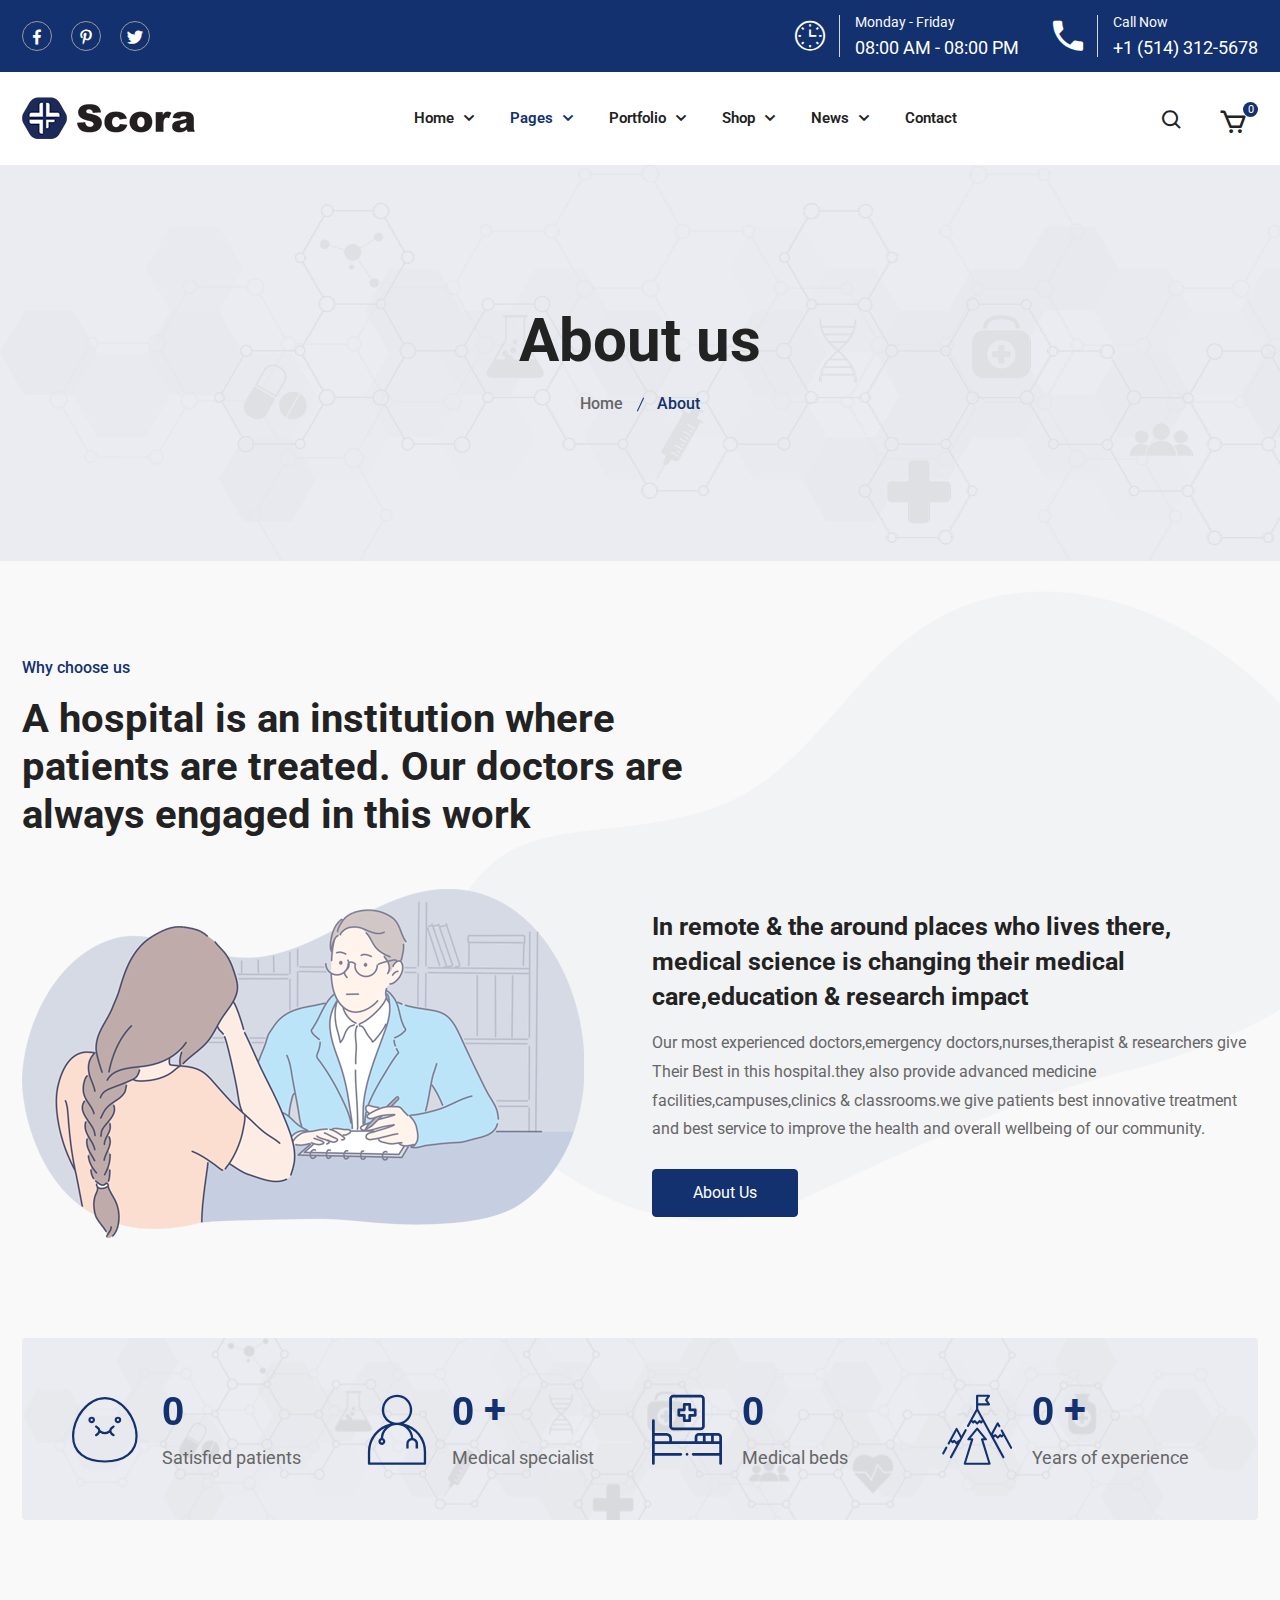
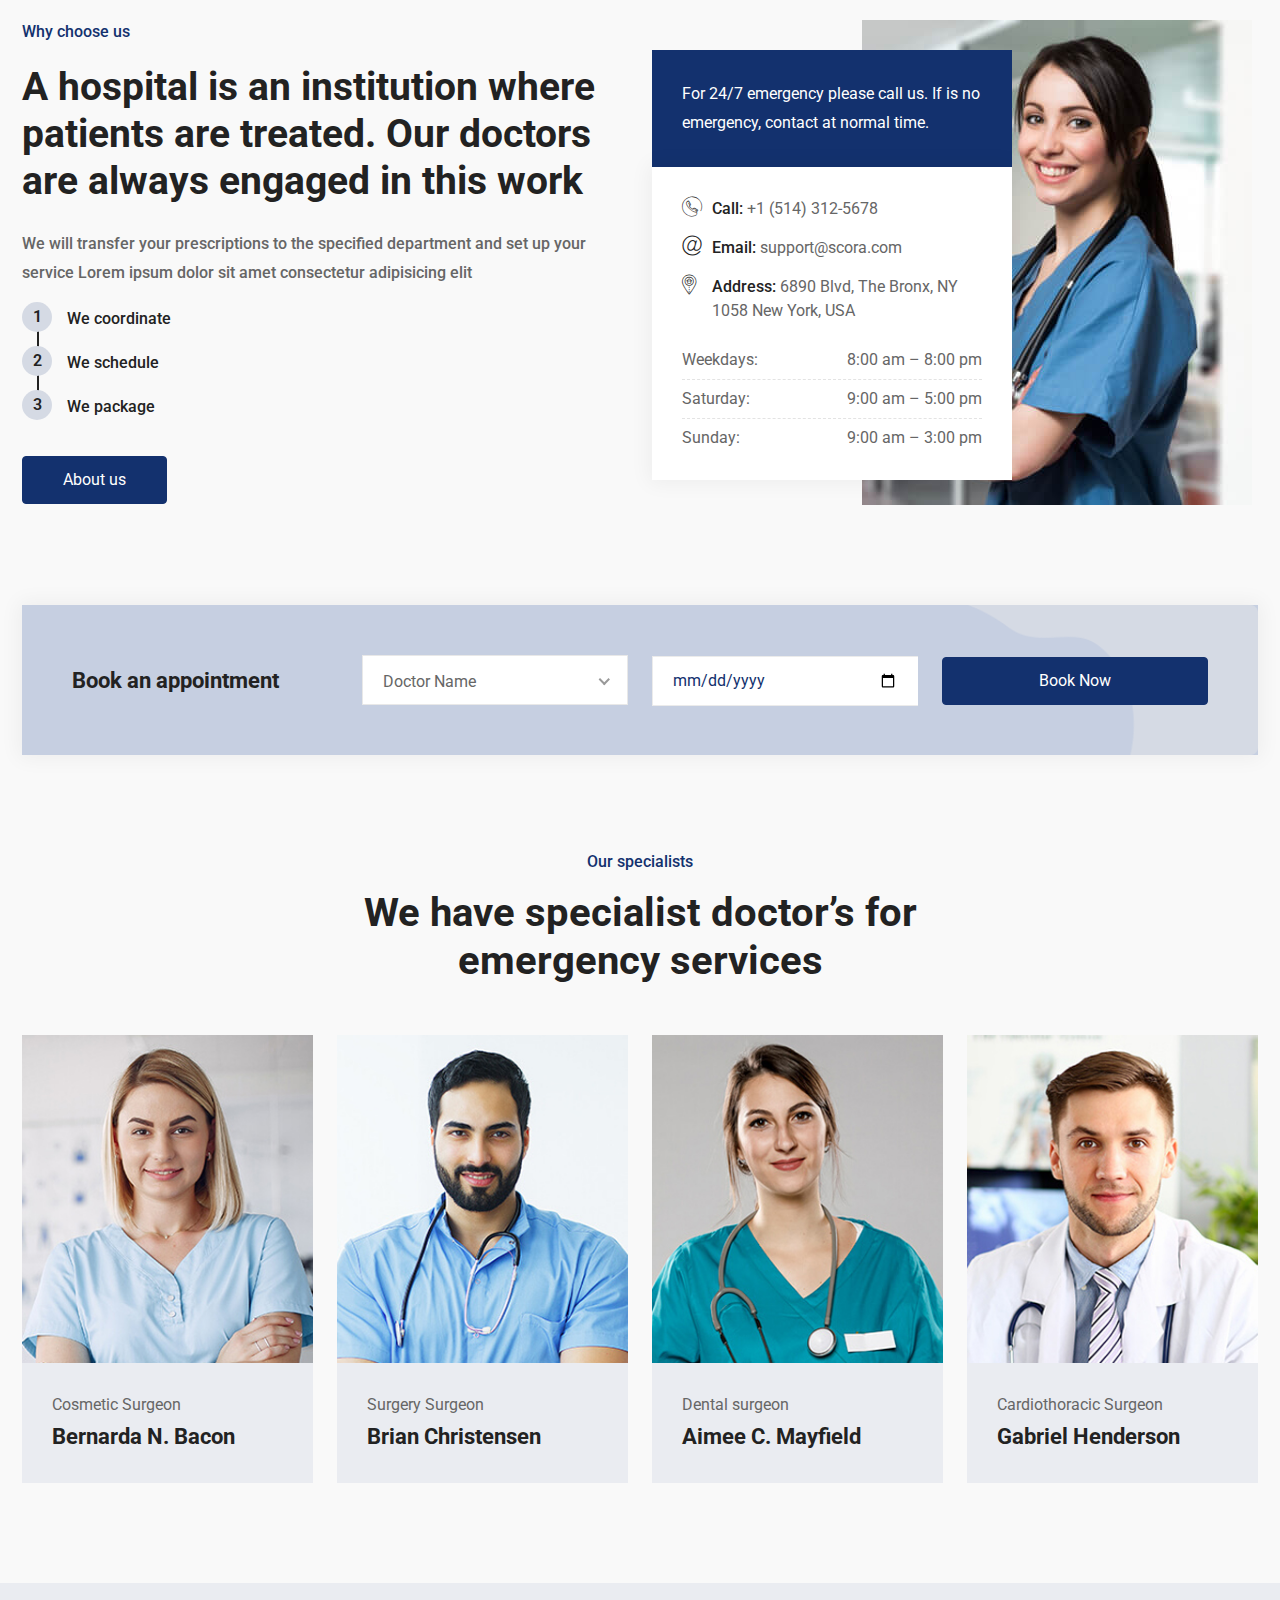
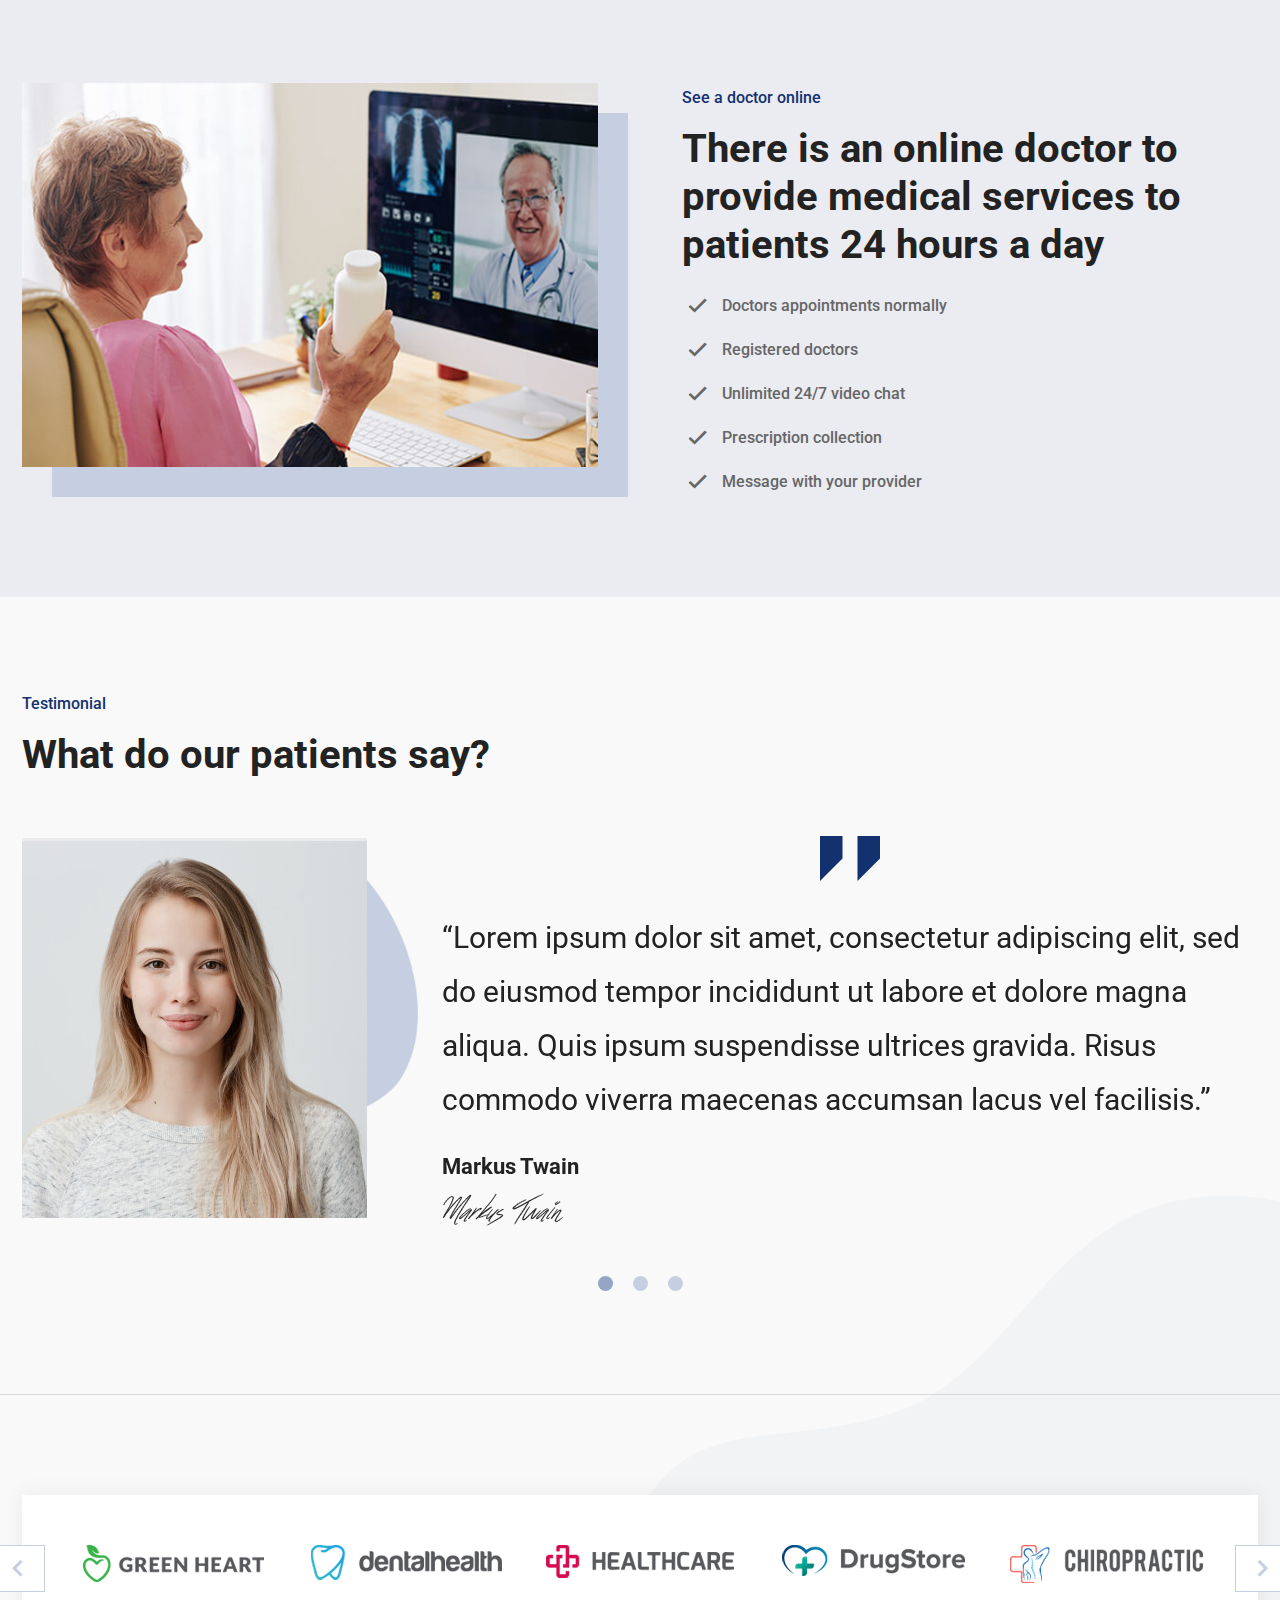
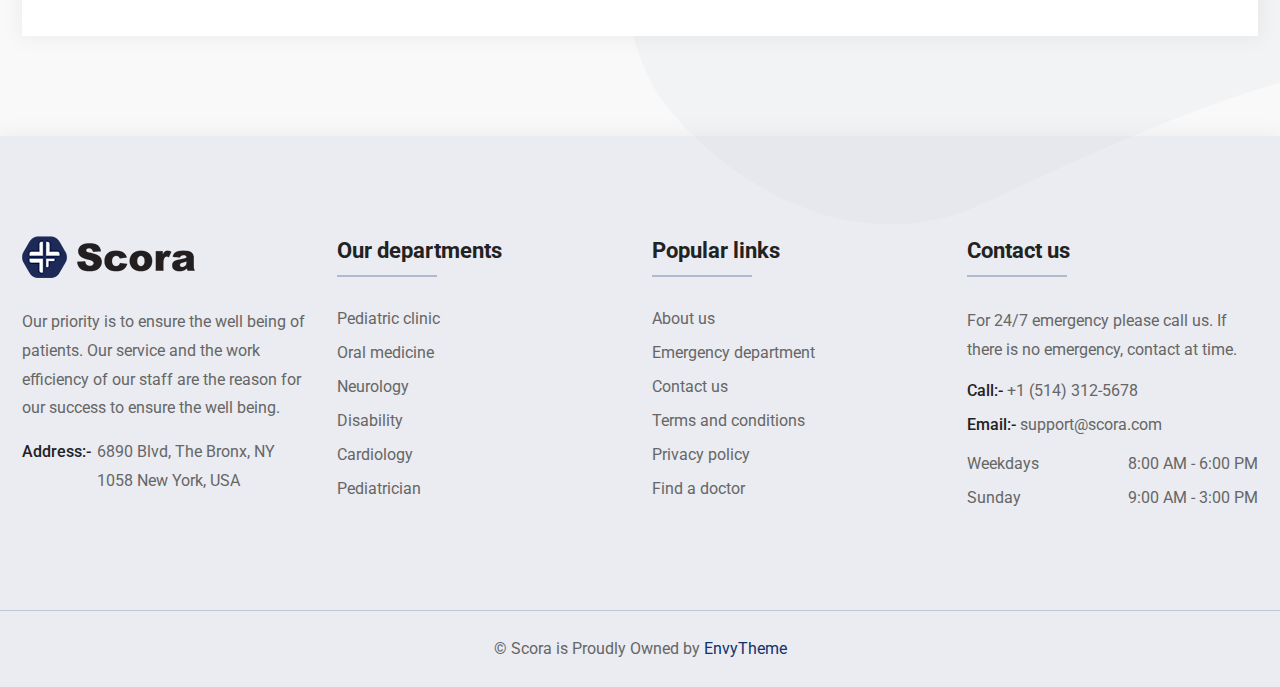
==== about.html @ 7deb9114 "home" ====
<!DOCTYPE html><html lang="zxx"><head>
		<!-- Required meta tags -->
		<meta charset="utf-8">
		<meta name="viewport" content="width=device-width, initial-scale=1, shrink-to-fit=no">

		<!-- Bootstrap Min CSS --> 
		<link rel="stylesheet" href="css/bootstrap.min.css">
		<!-- Owl Theme Default Min CSS --> 
		<link rel="stylesheet" href="css/owl.theme.default.min.css">
		<!-- Owl Carousel Min CSS --> 
		<link rel="stylesheet" href="css/owl.carousel.min.css">
		<!-- scrollCue Min CSS --> 
		<link rel="stylesheet" href="css/scrollCue.css">
		<!-- Boxicons Min CSS --> 
		<link rel="stylesheet" href="css/boxicons.min.css"> 
		<!-- Flaticon CSS --> 
		<link rel="stylesheet" href="css/flaticon.css">
		<!-- Meanmenu Min CSS -->
		<link rel="stylesheet" href="css/meanmenu.min.css">
		<!-- Nice Select Min CSS -->
		<link rel="stylesheet" href="css/nice-select.min.css">
		<!-- Odometer Min CSS-->
		<link rel="stylesheet" href="css/odometer.min.css">
		<!-- Style CSS -->
		<link rel="stylesheet" href="css/style.css">
		<!-- Responsive CSS -->
		<link rel="stylesheet" href="css/responsive.css">
		
		<!-- Favicon -->
		<link rel="icon" type="image/png" href="images/favicon.png">

		<!-- Title -->
		<title>Scora - Doctor &amp; Medical HTML Template</title>
    </head>
    <body>
		<!-- Start Preloader Area -->
		<div class="preloader">
            <div class="loader">
                <div class="loader-outter"></div>
                <div class="loader-inner"></div>

                <div class="indicator"> 
                    <svg width="16px" height="12px">
                        <polyline id="back" points="1 6 4 6 6 11 10 1 12 6 15 6"></polyline>
                        <polyline id="front" points="1 6 4 6 6 11 10 1 12 6 15 6"></polyline>
                    </svg>
                </div>
            </div>
        </div>
		<!-- End Preloader Area -->
		
		<!-- Start Header Area -->
		<header class="header-area header-area-two">
			<!-- Start Top Header -->
			<div class="top-header top-header-two">
				<div class="container">
					<div class="row align-items-center">
						<div class="col-lg-3 col-sm-4">
							<ul class="header-left-content">
								<li>
									<a href="https://facebook.com/" target="_blank">
										<i class="bx bxl-facebook"></i>
									</a>
								</li>
								<li>
									<a href="https://pinterest.com/" target="_blank">
										<i class="bx bxl-pinterest-alt"></i>
									</a>
								</li>
								<li>
									<a href="https://twitter.com/" target="_blank">
										<i class="bx bxl-twitter"></i>
									</a>
								</li>
							</ul>
						</div>

						<div class="col-lg-9 col-sm-8">
							<ul class="header-right-content">
								<li>
									<i class="flaticon-clock"></i>
									Monday - Friday
									<span>08:00 AM - 08:00 PM</span>
								</li>
								<li>
									<i class="flaticon-call"></i>
									Call Now
									<a href="tel:+1-(514)-312-5678">+1 (514) 312-5678</a>
								</li>
							</ul>
						</div>
					</div>
				</div>
			</div>
			<!-- Start Top Header -->
			
			<!-- Start Nav Area -->
			<div class="navbar-area">
				<div class="mobile-nav">
					<div class="container">
						<a href="index.html" class="logo">
							<img src="images/logo.png" alt="Logo">
						</a>
					</div>
				</div>

				<div class="main-nav">
					<div class="container">
						<nav class="navbar navbar-expand-md">
							<a class="navbar-brand" href="index.html">
								<img src="images/logo.png" alt="Logo">
							</a>
							
							<div class="collapse navbar-collapse mean-menu">
								<ul class="navbar-nav m-auto">
									<li class="nav-item">
										<a href="#" class="nav-link">
											Home
											<i class="bx bx-chevron-down"></i>
										</a>

										<ul class="dropdown-menu">
											<li class="nav-item">
												<a href="index.html" class="nav-link">Home One</a>
											</li>
											<li class="nav-item">
												<a href="index-2.html" class="nav-link">Home Two</a>
											</li>
											<li class="nav-item">
												<a href="index-3.html" class="nav-link">Home Three</a>
											</li>
										</ul>
									</li>

									<li class="nav-item">
										<a href="#" class="nav-link active">
											Pages
											<i class="bx bx-chevron-down"></i>
										</a>

										<ul class="dropdown-menu">
											<li class="nav-item">
												<a href="about.html" class="nav-link active">About</a>
											</li>

											<li class="nav-item">
												<a href="#" class="nav-link">
													Doctors
													<i class="bx bx-chevron-right"></i>
												</a>

												<ul class="dropdown-menu">
													<li class="nav-item">
														<a href="doctors.html" class="nav-link">Doctors</a>
													</li>
													<li class="nav-item">
														<a href="doctor-details.html" class="nav-link">Doctor Details</a>
													</li>
												</ul>
											</li>

											<li class="nav-item">
												<a href="appointment.html" class="nav-link">Appointment</a>
											</li>

											<li class="nav-item">
												<a href="#" class="nav-link">
													Services
													<i class="bx bx-chevron-right"></i>
												</a>
		
												<ul class="dropdown-menu">
													<li class="nav-item">
														<a href="services-style-one.html" class="nav-link">Services Style One</a>
													</li>
													<li class="nav-item">
														<a href="services-style-two.html" class="nav-link">Services Style Two</a>
													</li>
													<li class="nav-item">
														<a href="services-style-three.html" class="nav-link">Services Style Three</a>
													</li>
													<li class="nav-item">
														<a href="services-details.html" class="nav-link">Service Details</a>
													</li>
												</ul>
											</li>

											<li class="nav-item">
												<a href="testimonials.html" class="nav-link">Testimonials</a>
											</li>

											<li class="nav-item">
												<a href="#" class="nav-link">
													Departments
													<i class="bx bx-chevron-right"></i>
												</a>

												<ul class="dropdown-menu">
													<li class="nav-item">
														<a href="departments.html" class="nav-link">Departments</a>
													</li>
													<li class="nav-item">
														<a href="department-details.html" class="nav-link">Department Details</a>
													</li>
												</ul>
											</li>
											
											<li class="nav-item">
												<a href="pricing.html" class="nav-link">Pricing</a>
											</li>

											<li class="nav-item">
												<a href="#" class="nav-link">
													User
													<i class="bx bx-chevron-right"></i>
												</a>

												<ul class="dropdown-menu">
													<li class="nav-item">
														<a href="my-account.html" class="nav-link">My Account</a>
													</li>
													<li class="nav-item">
														<a href="log-in.html" class="nav-link">Log In</a>
													</li>
													<li class="nav-item">
														<a href="registration.html" class="nav-link">Registration</a>
													</li>
													<li class="nav-item">
														<a href="recover-password.html" class="nav-link">Recover Password</a>
													</li>
												</ul>
											</li>

											<li class="nav-item">
												<a href="faq.html" class="nav-link">FAQ</a>
											</li>
											<li class="nav-item">
												<a href="privacy-policy.html" class="nav-link">Privacy Policy</a>
											</li>
											<li class="nav-item">
												<a href="terms-conditions.html" class="nav-link">Terms &amp; Conditions</a>
											</li>
											<li class="nav-item">
												<a href="coming-soon.html" class="nav-link">Coming Soon</a>
											</li>
											<li class="nav-item">
												<a href="404.html" class="nav-link">404 Error Page</a>
											</li>
										</ul>
									</li>

									<li class="nav-item">
										<a href="#" class="nav-link">
											Portfolio
											<i class="bx bx-chevron-down"></i>
										</a>

										<ul class="dropdown-menu">
											<li class="nav-item">
												<a href="portfolio-column-two.html" class="nav-link">Portfolio Column Two</a>
											</li>
											<li class="nav-item">
												<a href="portfolio-column-three.html" class="nav-link">Portfolio Column Three</a>
											</li>
											<li class="nav-item">
												<a href="portfolio-column-four.html" class="nav-link">Portfolio Column Four</a>
											</li>
											<li class="nav-item">
												<a href="portfolio-filter.html" class="nav-link">Portfolio Filter</a>
											</li>
											<li class="nav-item">
												<a href="portfolio-details.html" class="nav-link">Portfolio Details</a>
											</li>
										</ul>
									</li>

									<li class="nav-item">
										<a href="#" class="nav-link">
											Shop
											<i class="bx bx-chevron-down"></i>
										</a>

										<ul class="dropdown-menu">
											<li class="nav-item">
												<a href="products.html" class="nav-link">Products</a>
											</li>
											<li class="nav-item">
												<a href="shopping-cart.html" class="nav-link">Shopping Cart</a>
											</li>
											<li class="nav-item">
												<a href="checkout.html" class="nav-link">Checkout</a>
											</li>
											<li class="nav-item">
												<a href="single-product.html" class="nav-link">Single Product</a>
											</li>
											<li class="nav-item">
												<a href="wishlist.html" class="nav-link">Wishlist</a>
											</li>
										</ul>
									</li>

									<li class="nav-item">
										<a href="#" class="nav-link">
											News
											<i class="bx bx-chevron-down"></i>
										</a>

										<ul class="dropdown-menu">
											<li class="nav-item">
												<a href="blog-column-one.html" class="nav-link">Blog Column One</a>
											</li>
											<li class="nav-item">
												<a href="blog-column-two.html" class="nav-link">Blog Column Two</a>
											</li>
											<li class="nav-item">
												<a href="blog-column-three.html" class="nav-link">Blog Column Three</a>
											</li>
											<li class="nav-item">
												<a href="blog-left-sidebar.html" class="nav-link">Blog Left Sidebar</a>
											</li>
											<li class="nav-item">
												<a href="blog-details.html" class="nav-link">Blog Details</a>
											</li>
										</ul>
									</li>

									<li class="nav-item">
										<a href="contact.html" class="nav-link">Contact</a>
									</li>
								</ul>
								
								<div class="others-option">
									<div class="option-item">
										<i class="search-btn bx bx-search"></i>
										<i class="close-btn bx bx-x"></i>
										
										<div class="search-overlay search-popup">
											<div class="search-box">
												<form class="search-form">
													<input class="search-input" name="search" placeholder="Search" type="text">
	
													<button class="search-button" type="submit"><i class="bx bx-search"></i></button>
												</form>
											</div>
										</div>
									</div>

									<div class="cart-icon">
										<a href="shopping-cart.html">
											<i class="bx bx-cart"></i>
											<span>0</span>
										</a>
									</div>
								</div>
							</div>
						</nav>
					</div>
				</div>
				
				<div class="others-option-for-responsive">
					<div class="container">
						<div class="dot-menu">
							<div class="inner">
								<div class="circle circle-one"></div>
								<div class="circle circle-two"></div>
								<div class="circle circle-three"></div>
							</div>
						</div>
						
						<div class="container">
							<div class="option-inner">
								<div class="others-option justify-content-center d-flex align-items-center">
									<div class="option-item">
										<i class="search-btn bx bx-search"></i>
										<i class="close-btn bx bx-x"></i>
										
										<div class="search-overlay search-popup">
											<div class="search-box">
												<form class="search-form">
													<input class="search-input" name="search" placeholder="Search" type="text">
	
													<button class="search-button" type="submit"><i class="bx bx-search"></i></button>
												</form>
											</div>
										</div>
									</div>

									<div class="cart-icon">
										<a href="shopping-cart.html">
											<i class="bx bx-cart"></i>
											<span>0</span>
										</a>
									</div>
								</div>
							</div>
						</div>
					</div>
				</div>
			</div>
			<!-- End Nav Area -->
		</header>
		<!-- End Header Area -->

		<!-- Start Page Title Area -->
		<div class="page-title-area">
			<div class="container">
				<div class="page-title-content">
					<h2>About us</h2>
					<ul>
						<li>
							<a href="index.html">
								Home 
							</a>
						</li>
						<li class="active">About</li>
					</ul>
				</div>
			</div>
		</div>
		<!-- End Page Title Area -->

		<!-- Start Choose Us Area -->
		<section class="choose-us-area ptb-100">
			<div class="container">
				<div class="section-title">
					<span>Why choose us</span>
					<h2>A hospital is an institution where patients are treated. Our doctors are always engaged in this work</h2>
				</div>

				<div class="row align-items-center">
					<div class="col-lg-6">
						<div class="choose-us-img">
							<img src="images/choose-us-img.png" alt="Image">
						</div>
					</div>

					<div class="col-lg-6">
						<div class="choose-us-content">
							<h3>In remote &amp; the around places who lives there, medical science is changing their medical care,education &amp; research impact</h3>

							<p>Our most experienced doctors,emergency doctors,nurses,therapist &amp; researchers give Their Best in this hospital.they also provide advanced medicine facilities,campuses,clinics &amp; classrooms.we give patients best innovative treatment and best service to improve the health and overall wellbeing of our community.</p>

							<a href="about.html" class="default-btn">
								About Us
							</a>
						</div>
					</div>
				</div>
			</div>

			<div class="choose-us-shape">
				<img src="images/choose-us-shape.png" alt="Image">
			</div>
		</section>
		<!-- End Choose Us Area -->

		<!-- Start Counter Area -->
		<section class="counter-area pb-100">
			<div class="container">
				<div class="counter-bg">
					<div class="row">
						<div class="col-lg-3 col-sm-6">
							<div class="single-counter">
								<i class="flaticon-satisfy"></i>
	
								<h2>
									<span class="odometer" data-count="1688">00</span>
								</h2>
	
								<h3>Satisfied patients</h3>
							</div>
						</div>
	
						<div class="col-lg-3 col-sm-6">
							<div class="single-counter">
								<i class="flaticon-doctor"></i>
	
								<h2>
									<span class="odometer" data-count="100">00</span> 
									<span class="target">+</span>
								</h2>
	
								<h3>Medical specialist</h3>
							</div>
						</div>
	
						<div class="col-lg-3 col-sm-6">
							<div class="single-counter">
								<i class="flaticon-hospital-bed"></i>
	
								<h2>
									<span class="odometer" data-count="347">00</span> 
								</h2>
	
								<h3>Medical beds</h3>
							</div>
						</div>
	
						<div class="col-lg-3 col-sm-6">
							<div class="single-counter">
								<i class="flaticon-experience"></i>
	
								<h2>
									<span class="odometer" data-count="25">00</span> 
									<span class="target">+</span>
								</h2>
	
								<h3>Years of experience</h3>
							</div>
						</div>
					</div>
				</div>
			</div>
		</section>
		<!-- End Counter Area -->

		<!-- Start Choose Us Area -->
		<section class="choose-us-area-two pb-100">
			<div class="container">
				<div class="row align-items-center">
					<div class="col-lg-6">
						<div class="choose-us-content-two">
							<span class="top-title">Why choose us</span>
							<h2>A hospital is an institution where patients are treated. Our doctors are always engaged in this work</h2>
							<p>We will transfer your prescriptions to the specified department and set up your service Lorem ipsum dolor sit amet consectetur adipisicing elit</p>

							<ul>
								<li>
									<span>1</span> 
									We coordinate
								</li>
								<li>
									<span>2</span> 
									We schedule
								</li>
								<li>
									<span>3</span> 
									We package
								</li>
							</ul>

							<a href="about.html" class="default-btn">
								About us
							</a>
						</div>
					</div>

					<div class="col-lg-6">
						<div class="choose-us-img-two">
							<img src="images/choose-us-img-2.jpg" alt="Image">

							<div class="address-and-week">
								<p>For 24/7 emergency please call us. If is no emergency, contact at normal time.</p>
							
								<div class="address-week">
									<ul class="address">
										<li>
											<i class="flaticon-telephone-1"></i>
											<span>Call:</span>
											<a href="tel:+1-(514)-312-5678">+1 (514) 312-5678</a>
										</li>
										<li>
											<i class="flaticon-arroba"></i>
											<span>Email:</span>
											<a href="/cdn-cgi/l/email-protection#483b3d3838273a3c083b2b273a29662b2725"><span class="__cf_email__" data-cfemail="8af9fffafae5f8fecaf9e9e5f8eba4e9e5e7">[email�&nbsp;protected]</span></a>
										</li>
										<li>
											<i class="flaticon-address-1"></i>
											<span>Address:</span>
											6890 Blvd, The Bronx, NY 1058 New York, USA
										</li>
									</ul>

									<ul class="week">
										<li>
											Weekdays:
											<span>8:00 am – 8:00 pm</span>
										</li>
										<li>
											Saturday:
											<span>9:00 am – 5:00 pm</span>
										</li>
										<li>
											Sunday:
											<span>9:00 am – 3:00 pm</span>
										</li>
									</ul>
								</div>
							</div>
						</div>
					</div>
				</div>
			</div>
		</section>
		<!-- End Choose Us Area -->

		<!-- Start Appointment Area -->
		<section class="appointment-area">
			<div class="container">
				<div class="appointment-here-form">
					<form>
						<div class="row align-items-center">
							<div class="col-lg-3 col-sm-6">
								<h3>Book an appointment</h3>
							</div>

							<div class="col-lg-3 col-sm-6">
								<div class="form-group">
									<select>
										<option value="">Doctor Name</option>
										<option value="">Dr.Juhon Dew</option>
										<option value="">Dr.Jon Smith Care</option>
										<option value="">Dr.Ana</option>
										<option value="">Dr.Kilva</option>
										<option value="">Dr.Zilka Smith</option>
										<option value="">Dr.Jilva Dew</option>
									</select>
								</div>
							</div>

							<div class="col-lg-3 col-sm-6">
								<div class="form-group">
									<input type="date" class="form-control">
								</div>
							</div>
							
							<div class="col-lg-3 col-sm-6">
								<button type="submit" class="default-btn">Book Now</button>
							</div>
						</div>
					</form>
				</div>
			</div>
		</section>
		<!-- End Appointment Area -->

		<!-- Start Doctors Area -->
		<section class="doctors-area pt-100 pb-70">
			<div class="container">
				<div class="section-title">
					<span>Our specialists</span>
					<h2>We have specialist doctor’s for emergency services</h2>
				</div>

				<div class="row">
					<div class="col-lg-3 col-sm-6">
						<div class="single-doctors">
							<div class="doctors-img">
								<img src="images/doctors-1.jpg" alt="Image">
	
								<ul>
									<li>
										<a href="https://facebook.com/" target="_blank">
											<i class="bx bxl-facebook"></i>
										</a>
									</li>
									<li>
										<a href="https://pinterest.com/" target="_blank">
											<i class="bx bxl-pinterest-alt"></i>
										</a>
									</li>
									<li>
										<a href="https://twitter.com/" target="_blank">
											<i class="bx bxl-twitter"></i>
										</a>
									</li>
								</ul>
							</div>
							
							<div class="doctors-content">
								<span>Cosmetic Surgeon</span>
								<h3>Bernarda N. Bacon</h3>
							</div>
						</div>
					</div>

					<div class="col-lg-3 col-sm-6">
						<div class="single-doctors">
							<div class="doctors-img">
								<img src="images/doctors-2.jpg" alt="Image">
	
								<ul>
									<li>
										<a href="https://facebook.com/" target="_blank">
											<i class="bx bxl-facebook"></i>
										</a>
									</li>
									<li>
										<a href="https://pinterest.com/" target="_blank">
											<i class="bx bxl-pinterest-alt"></i>
										</a>
									</li>
									<li>
										<a href="https://twitter.com/" target="_blank">
											<i class="bx bxl-twitter"></i>
										</a>
									</li>
								</ul>
							</div>
							
							<div class="doctors-content">
								<span>Surgery Surgeon</span>
								<h3>Brian Christensen</h3>
							</div>
						</div>
					</div>

					<div class="col-lg-3 col-sm-6">
						<div class="single-doctors">
							<div class="doctors-img">
								<img src="images/doctors-3.jpg" alt="Image">
	
								<ul>
									<li>
										<a href="https://facebook.com/" target="_blank">
											<i class="bx bxl-facebook"></i>
										</a>
									</li>
									<li>
										<a href="https://pinterest.com/" target="_blank">
											<i class="bx bxl-pinterest-alt"></i>
										</a>
									</li>
									<li>
										<a href="https://twitter.com/" target="_blank">
											<i class="bx bxl-twitter"></i>
										</a>
									</li>
								</ul>
							</div>
							
							<div class="doctors-content">
								<span>Dental surgeon</span>
								<h3>Aimee C. Mayfield</h3>
							</div>
						</div>
					</div>

					<div class="col-lg-3 col-sm-6">
						<div class="single-doctors">
							<div class="doctors-img">
								<img src="images/doctors-4.jpg" alt="Image">
	
								<ul>
									<li>
										<a href="https://facebook.com/" target="_blank">
											<i class="bx bxl-facebook"></i>
										</a>
									</li>
									<li>
										<a href="https://pinterest.com/" target="_blank">
											<i class="bx bxl-pinterest-alt"></i>
										</a>
									</li>
									<li>
										<a href="https://twitter.com/" target="_blank">
											<i class="bx bxl-twitter"></i>
										</a>
									</li>
								</ul>
							</div>
							
							<div class="doctors-content">
								<span>Cardiothoracic Surgeon</span>
								<h3>Gabriel Henderson</h3>
							</div>
						</div>
					</div>
				</div>
			</div>
		</section>
		<!-- End Doctors Area -->

		<!-- Start Online Treatment Area -->
		<section class="online-treatment-area ptb-100">
			<div class="container">
				<div class="row align-items-center">
					<div class="col-lg-6">
						<div class="online-treatment-img">
							<img src="images/online-treatment-img.jpg" alt="Image">
						</div>
					</div>

					<div class="col-lg-6">
						<div class="online-treatment-content">
							<span>See a doctor online</span>
							<h2>There is an online doctor to provide medical services to patients 24 hours a day</h2>
							<ul>
								<li>
									<i class="bx bx-check"></i>
									Doctors appointments normally
								</li>

								<li>
									<i class="bx bx-check"></i>
									Registered doctors
								</li>

								<li>
									<i class="bx bx-check"></i>
									Unlimited 24/7 video chat
								</li>

								<li>
									<i class="bx bx-check"></i>
									Prescription collection
								</li>

								<li>
									<i class="bx bx-check"></i>
									Message with your provider
								</li>
							</ul>
						</div>
					</div>
				</div>
			</div>
		</section>
		<!-- End Online Treatment Area -->

		<!-- Start Testimonial Area -->
		<section class="testimonial-area ptb-100">
			<div class="container">
				<div class="section-title text-align-left">
					<span>Testimonial</span>
					<h2>What do our patients say?</h2>
				</div>

				<div class="testimonial-slider owl-theme owl-carousel">
					<div class="row align-items-center">
						<div class="col-lg-4">
							<div class="testimonial-img">
								<img src="images/testimonial-1.jpg" alt="Image">
	
								<div class="testimonial-shape">
									<img src="images/testimonial-shape.png" alt="Image">
								</div>
							</div>
						</div>
	
						<div class="col-lg-8">
							<div class="testimonial-content">
								<i class="flaticon-straight-quotes"></i>
								<p>“Lorem ipsum dolor sit amet, consectetur adipiscing elit, sed do eiusmod tempor incididunt ut labore et dolore magna aliqua. Quis ipsum suspendisse ultrices gravida. Risus commodo viverra maecenas accumsan lacus vel facilisis.”</p>
								
								<h3>Markus Twain</h3>
								<img src="images/signature.png" alt="Image">
							</div>
						</div>
					</div>

					<div class="row">
						<div class="col-lg-4">
							<div class="testimonial-img">
								<img src="images/testimonial-2.jpg" alt="Image">
	
								<div class="testimonial-shape">
									<img src="images/testimonial-shape.png" alt="Image">
								</div>
							</div>
						</div>
	
						<div class="col-lg-8">
							<div class="testimonial-content">
								<i class="flaticon-straight-quotes"></i>
								<p>“Lorem ipsum dolor sit amet, consectetur adipiscing elit, sed do eiusmod tempor incididunt ut labore et dolore magna aliqua. Quis ipsum suspendisse ultrices gravida. Risus commodo viverra maecenas accumsan lacus vel facilisis.”</p>
								
								<h3>Anna Deo</h3>
								<img src="images/signature.png" alt="Image">
							</div>
						</div>
					</div>

					<div class="row">
						<div class="col-lg-4">
							<div class="testimonial-img">
								<img src="images/testimonial-3.jpg" alt="Image">
	
								<div class="testimonial-shape">
									<img src="images/testimonial-shape.png" alt="Image">
								</div>
							</div>
						</div>
	
						<div class="col-lg-8">
							<div class="testimonial-content">
								<i class="flaticon-straight-quotes"></i>
								<p>“Lorem ipsum dolor sit amet, consectetur adipiscing elit, sed do eiusmod tempor incididunt ut labore et dolore magna aliqua. Quis ipsum suspendisse ultrices gravida. Risus commodo viverra maecenas accumsan lacus vel facilisis.”</p>
								
								<h3>Kilvis Smith</h3>
								<img src="images/signature.png" alt="Image">
							</div>
						</div>
					</div>
				</div>
			</div>
		</section>
		<!-- End Testimonial Area -->

		<!-- Start Partner Area -->
		<div class="partner-area ptb-100">
			<div class="container">
				<div class="partner-slider partner-bg owl-theme owl-carousel">
					<div class="partner-item">
						<a href="about.html">
							<img src="images/partner-1.png" alt="Image">
						</a>
					</div>

					<div class="partner-item">
						<a href="about.html">
							<img src="images/partner-2.png" alt="Image">
						</a>
					</div>

					<div class="partner-item">
						<a href="about.html">
							<img src="images/partner-3.png" alt="Image">
						</a>
					</div>

					<div class="partner-item">
						<a href="about.html">
							<img src="images/partner-4.png" alt="Image">
						</a>
					</div>

					<div class="partner-item">
						<a href="about.html">
							<img src="images/partner-5.png" alt="Image">
						</a>
					</div>

					<div class="partner-item">
						<a href="about.html">
							<img src="images/partner-3.png" alt="Image">
						</a>
					</div>
				</div>
			</div>

			<div class="partner-shape">
				<img src="images/partner-shape.png" alt="Image">
			</div>
		</div>
		<!-- End Partner Area -->

		<!-- Start Footer Area -->
		<section class="footer-area footer-area-two pt-100 pb-70">
			<div class="container">
				<div class="row">
					<div class="col-lg-3 col-md-6">
						<div class="single-footer-widget">
							<a href="index.html">
								<img src="images/logo.png" alt="Image">
							</a>

							<p>Our priority is to ensure the well being of patients. Our service and the work efficiency of our staff are the reason for our success to ensure the well being.</p>

							<p class="address">
								<span>Address:-</span>
								6890 Blvd, The Bronx, NY 1058 New York, USA
							</p>
						</div>
					</div>

					<div class="col-lg-3 col-md-6">
						<div class="single-footer-widget">
							<h3>Our departments</h3>

							<ul>
								<li>
									<a href="departments.html">Pediatric clinic</a>
								</li>
								<li>
									<a href="departments.html">Oral medicine</a>
								</li>
								<li>
									<a href="departments.html">Neurology</a>
								</li>
								<li>
									<a href="departments.html">Disability</a>
								</li>
								<li>
									<a href="departments.html">Cardiology</a>
								</li>
								<li>
									<a href="departments.html">Pediatrician</a>
								</li>
							</ul>
						</div>
					</div>

					<div class="col-lg-3 col-md-6">
						<div class="single-footer-widget">
							<h3>Popular links</h3>

							<ul>
								<li>
									<a href="about.html">About us</a>
								</li>
								<li>
									<a href="departments.html">Emergency department</a>
								</li>
								<li>
									<a href="contact.html">Contact us</a>
								</li>
								<li>
									<a href="terms-conditions.html">Terms and conditions</a>
								</li>
								<li>
									<a href="privacy-policy.html">Privacy policy</a>
								</li>
								<li>
									<a href="appointment.html">Find a doctor</a>
								</li>
							</ul>
						</div>
					</div>

					<div class="col-lg-3 col-md-6">
						<div class="single-footer-widget">
							<h3>Contact us</h3>
							<p>For 24/7 emergency please call us. If there is no emergency, contact at time.</p>
								
							<ul>
								<li>
									<span>Call:-</span>
									<a href="tel:+1-(514)-312-5678">+1 (514) 312-5678</a>
								</li>
								<li>
									<span>Email:-</span>
									<a href="/cdn-cgi/l/email-protection#c7b4b2b7b7a8b5b387b4a4a8b5a6e9a4a8aa"><span class="__cf_email__" data-cfemail="70030500001f02043003131f02115e131f1d">[email�&nbsp;protected]</span></a>
								</li>
							</ul>

							<ul class="open-day">
								<li>
									Weekdays
									<span>8:00 am - 6:00 pm</span>
								</li>
								<li>
									Sunday
									<span>9:00 am - 3:00 pm</span>
								</li>
							</ul>
						</div>
					</div>
				</div>
			</div>
		</section>
		<!-- End Footer Area -->

		<!-- Start Copy Right Area -->
		<div class="copy-right-area copy-right-area-two">
			<div class="container">
				<p>© Scora is Proudly Owned by <a href="https://envytheme.com/" target="_blank">EnvyTheme</a></p>
			</div>
		</div>
		<!-- End Copy Right Area -->
		
		<!-- Start Go Top Area -->
		<div class="go-top">
			<i class="bx bx-chevrons-up"></i>
			<i class="bx bx-chevrons-up"></i>
		</div>
		<!-- End Go Top Area -->
		

        <!-- Jquery Min JS -->
        <script data-cfasync="false" src="js/email-decode.min.js"></script><script src="js/jquery.min.js"></script>
        <!-- Bootstrap Bundle Min JS -->
        <script src="js/bootstrap.bundle.min.js"></script>
        <!-- Meanmenu Min JS -->
		<script src="js/meanmenu.min.js"></script>
        <!-- scrollCue Min JS -->
        <script src="js/scrollCue.min.js"></script>
        <!-- Owl Carousel Min JS -->
		<script src="js/owl.carousel.min.js"></script>
        <!-- Owl Carousel Thumbs Min JS -->
		<script src="js/owl.carousel2.thumbs.min.js"></script>
        <!-- Nice Select Min JS -->
		<script src="js/nice-select.min.js"></script>
        <!-- Mixitup Min JS -->
		<script src="js/mixitup.min.js"></script>
		<!-- Appear Min JS --> 
        <script src="js/appear.min.js"></script>
		<!-- Odometer Min JS --> 
		<script src="js/odometer.min.js"></script>
		<!-- Jarallax Min JS --> 
		<script src="js/jarallax.min.js"></script>
		<!-- Form Validator Min JS -->
		<script src="js/form-validator.min.js"></script>
		<!-- Contact JS -->
		<script src="js/contact-form-script.js"></script>
		<!-- Ajaxchimp Min JS -->
		<script src="js/ajaxchimp.min.js"></script>
        <!-- Custom JS -->
		<script src="js/custom.js"></script>
    
</body></html>
---- css/scrollCue.css ----
[data-cue=bounceInDown],[data-cue=bounceInLeft],[data-cue=bounceInRight],[data-cue=bounceInUp],[data-cue=bounceIn],[data-cue=fadeIn],[data-cue=rotateIn],[data-cue=slideInDown],[data-cue=slideInLeft],[data-cue=slideInRight],[data-cue=slideInUp],[data-cue=zoomIn],[data-cue=zoomOut],[data-cues=bounceInDown]>*,[data-cues=bounceInLeft]>*,[data-cues=bounceInRight]>*,[data-cues=bounceInUp]>*,[data-cues=bounceIn]>*,[data-cues=fadeIn]>*,[data-cues=rotateIn]>*,[data-cues=slideInDown]>*,[data-cues=slideInLeft]>*,[data-cues=slideInRight]>*,[data-cues=slideInUp]>*,[data-cues=zoomIn]>*,[data-cues=zoomOut]>*{opacity:0}@keyframes fadeIn{from{opacity:0}to{opacity:1}}@keyframes slideInLeft{from{opacity:0;transform:translateX(-30px)}to{opacity:1;transform:translateX(0)}}@keyframes slideInRight{from{opacity:0;transform:translateX(30px)}to{opacity:1;transform:translateX(0)}}@keyframes slideInDown{from{opacity:0;transform:translateY(-30px)}to{opacity:1;transform:translateY(0)}}@keyframes slideInUp{from{opacity:0;transform:translateY(30px)}to{opacity:1;transform:translateY(0)}}@keyframes zoomIn{from{opacity:0;transform:scale(.8)}to{opacity:1;transform:scale(1)}}@keyframes zoomOut{from{opacity:0;transform:scale(1.2)}to{opacity:1;transform:scale(1)}}@keyframes rotateIn{from{opacity:0;transform:rotateZ(-15deg)}to{opacity:1;transform:rotateZ(0)}}@keyframes bounceIn{0%{transform:scale3d(.3,.3,.3)}20%{transform:scale3d(1.1,1.1,1.1)}40%{transform:scale3d(.9,.9,.9)}60%{opacity:1;transform:scale3d(1.03,1.03,1.03)}80%{transform:scale3d(.97,.97,.97)}100%{opacity:1;transform:scale3d(1,1,1)}}@keyframes bounceInLeft{60%,75%,90%,from,to{animation-timing-function:cubic-bezier(0.215,0.61,0.355,1)}0%{opacity:0;transform:translate3d(-3000px,0,0)}60%{opacity:1;transform:translate3d(25px,0,0)}75%{transform:translate3d(-10px,0,0)}90%{transform:translate3d(5px,0,0)}to{opacity:1;transform:translate3d(0,0,0)}}@keyframes bounceInRight{60%,75%,90%,from,to{animation-timing-function:cubic-bezier(0.215,0.61,0.355,1)}from{opacity:0;transform:translate3d(3000px,0,0)}60%{opacity:1;transform:translate3d(-25px,0,0)}75%{transform:translate3d(10px,0,0)}90%{transform:translate3d(-5px,0,0)}to{opacity:1;transform:translate3d(0,0,0)}}@keyframes bounceInDown{60%,75%,90%,from,to{animation-timing-function:cubic-bezier(0.215,0.61,0.355,1)}0%{opacity:0;transform:translate3d(0,-3000px,0)}60%{opacity:1;transform:translate3d(0,25px,0)}75%{transform:translate3d(0,-10px,0)}90%{transform:translate3d(0,5px,0)}to{opacity:1;transform:translate3d(0,0,0)}}@keyframes bounceInUp{60%,75%,90%,from,to{animation-timing-function:cubic-bezier(0.215,0.61,0.355,1)}from{opacity:0;transform:translate3d(0,3000px,0)}60%{opacity:1;transform:translate3d(0,-20px,0)}75%{transform:translate3d(0,10px,0)}90%{transform:translate3d(0,-5px,0)}to{opacity:1;transform:translate3d(0,0,0)}}[data-cue=flipInX],[data-cue=flipInY],[data-cues=flipInX]>*,[data-cues=flipInY]>*{opacity:0;backface-visibility:visible}@keyframes flipInX{from{transform:perspective(400px) rotate3d(1,0,0,90deg);animation-timing-function:ease-in;opacity:0}40%{transform:perspective(400px) rotate3d(1,0,0,-20deg);animation-timing-function:ease-in}60%{transform:perspective(400px) rotate3d(1,0,0,10deg);opacity:1}80%{transform:perspective(400px) rotate3d(1,0,0,-5deg)}to{opacity:1;transform:perspective(400px)}}@keyframes flipInY{from{transform:perspective(400px) rotate3d(0,1,0,90deg);animation-timing-function:ease-in;opacity:0}40%{transform:perspective(400px) rotate3d(0,1,0,-20deg);animation-timing-function:ease-in}60%{transform:perspective(400px) rotate3d(0,1,0,10deg);opacity:1}80%{transform:perspective(400px) rotate3d(0,1,0,-5deg)}to{opacity:1;transform:perspective(400px)}}
---- css/flaticon.css ----
/*
  	Flaticon icon font: Flaticon
  	Creation date: 02/09/2020 20:12
  	*/

@font-face {
  font-family: "Flaticon";
  src: url("../fonts/Flaticon.eot");
  src: url("../fonts/Flaticon.eot#iefix") format("embedded-opentype"),
       url("../fonts/Flaticon.woff2") format("woff2"),
       url("../fonts/Flaticon.woff") format("woff"),
       url("../fonts/Flaticon.ttf") format("truetype"),
       url("../images/Flaticon.svg#Flaticon") format("svg");
  font-weight: normal;
  font-style: normal;
}

@media screen and (-webkit-min-device-pixel-ratio:0) {
    @font-face {
        font-family: "Flaticon";
        src: url("../images/Flaticon.svg#Flaticon") format("svg");
    }
}

[class^="flaticon-"]:before, [class*=" flaticon-"]:before,
[class^="flaticon-"]:after, [class*=" flaticon-"]:after {   
    font-family: Flaticon;
    font-style: normal;
}

.flaticon-left-arrow:before { content: "\f100"; }
.flaticon-right-arrow:before { content: "\f101"; }
.flaticon-appointment:before { content: "\f102"; }
.flaticon-surgery:before { content: "\f103"; }
.flaticon-play-button:before { content: "\f104"; }
.flaticon-satisfy:before { content: "\f105"; }
.flaticon-doctor:before { content: "\f106"; }
.flaticon-hospital-bed:before { content: "\f107"; }
.flaticon-arroba:before { content: "\f108"; }
.flaticon-telephone:before { content: "\f109"; }
.flaticon-lungs:before { content: "\f10a"; }
.flaticon-oncology:before { content: "\f10b"; }
.flaticon-cardiology:before { content: "\f10c"; }
.flaticon-doctor-1:before { content: "\f10d"; }
.flaticon-first-aid-kit:before { content: "\f10e"; }
.flaticon-address:before { content: "\f10f"; }
.flaticon-neurology:before { content: "\f110"; }
.flaticon-chemistry:before { content: "\f111"; }
.flaticon-straight-quotes:before { content: "\f112"; }
.flaticon-newsletter:before { content: "\f113"; }
.flaticon-telephone-1:before { content: "\f114"; }
.flaticon-address-1:before { content: "\f115"; }
.flaticon-experience:before { content: "\f116"; }
.flaticon-hand:before { content: "\f117"; }
.flaticon-surgery-1:before { content: "\f118"; }
.flaticon-home:before { content: "\f119"; }
.flaticon-hand-1:before { content: "\f11a"; }
.flaticon-clock:before { content: "\f11b"; }
.flaticon-call:before { content: "\f11c"; }
.flaticon-call-1:before { content: "\f11d"; }
.flaticon-shopping-cart:before { content: "\f11e"; }
.flaticon-shopping-cart-1:before { content: "\f11f"; }
.flaticon-search:before { content: "\f120"; }
.flaticon-loupe:before { content: "\f121"; }
.flaticon-close:before { content: "\f122"; }
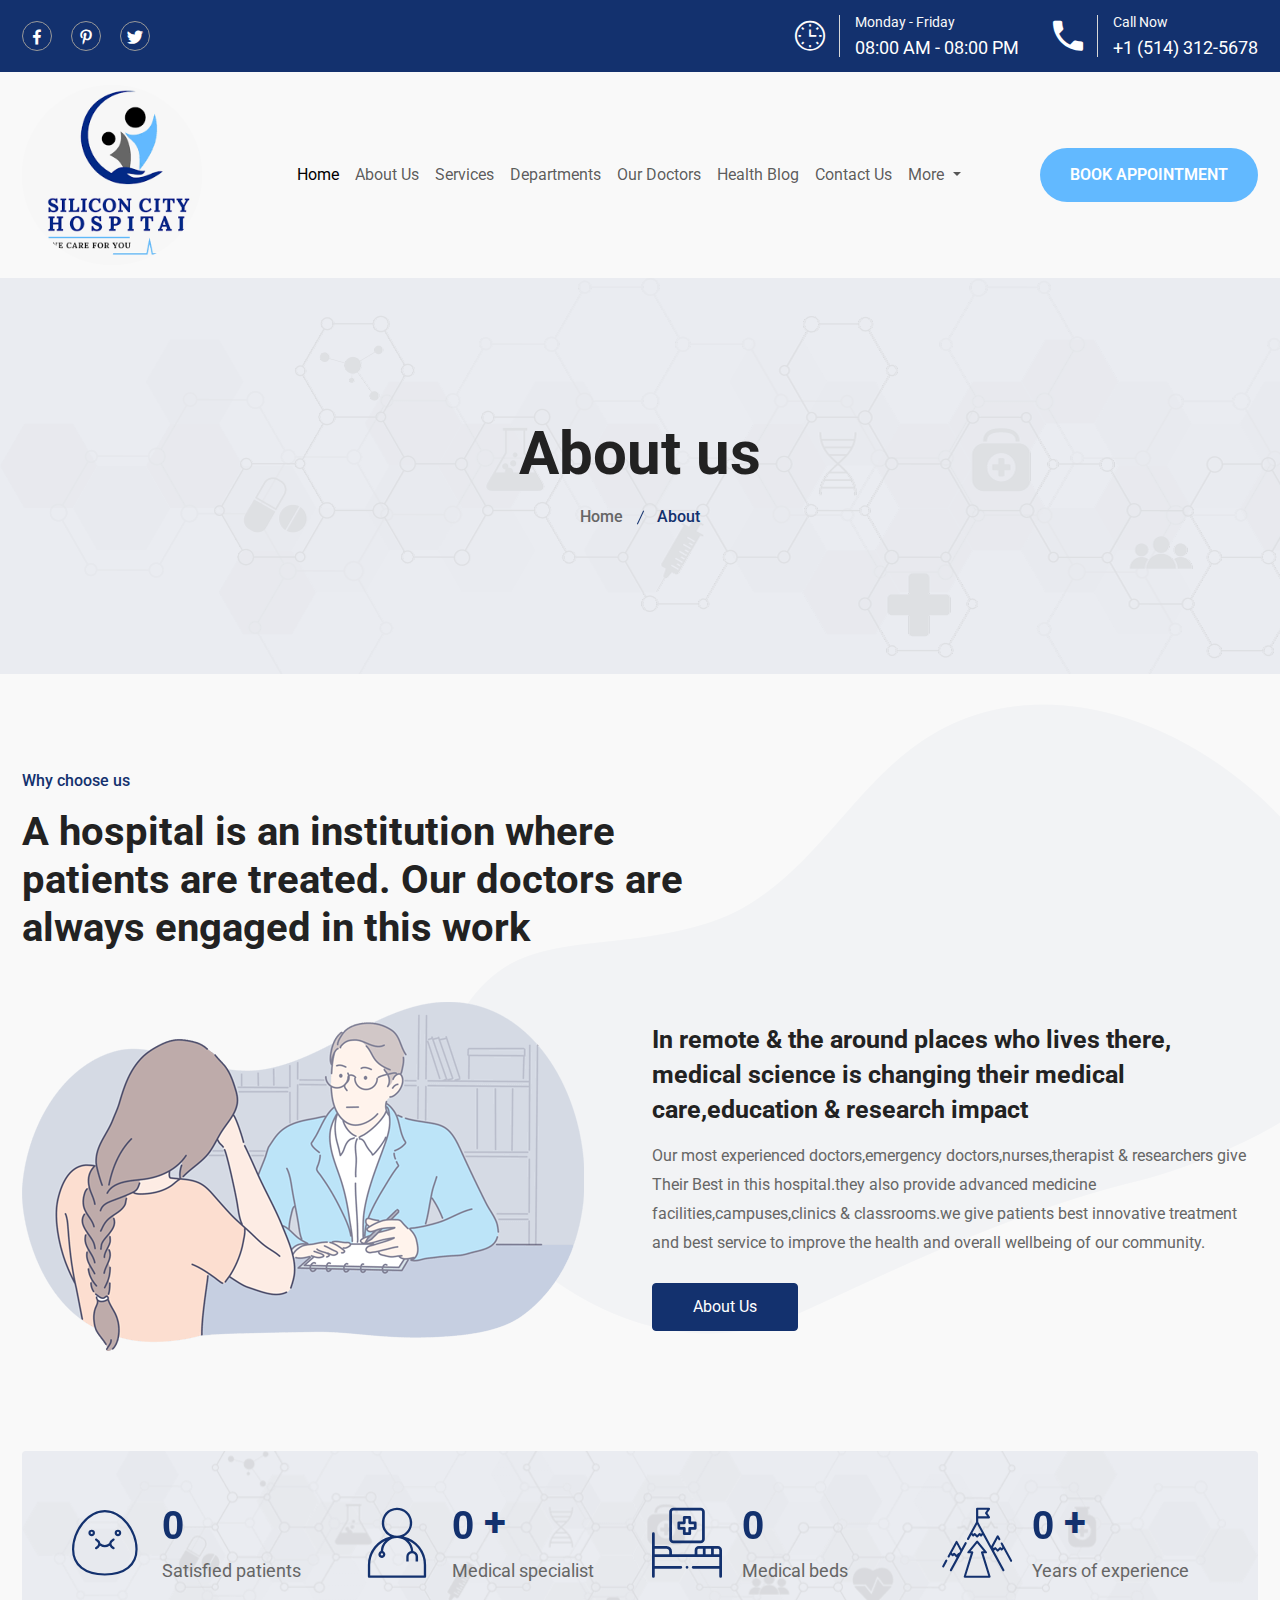
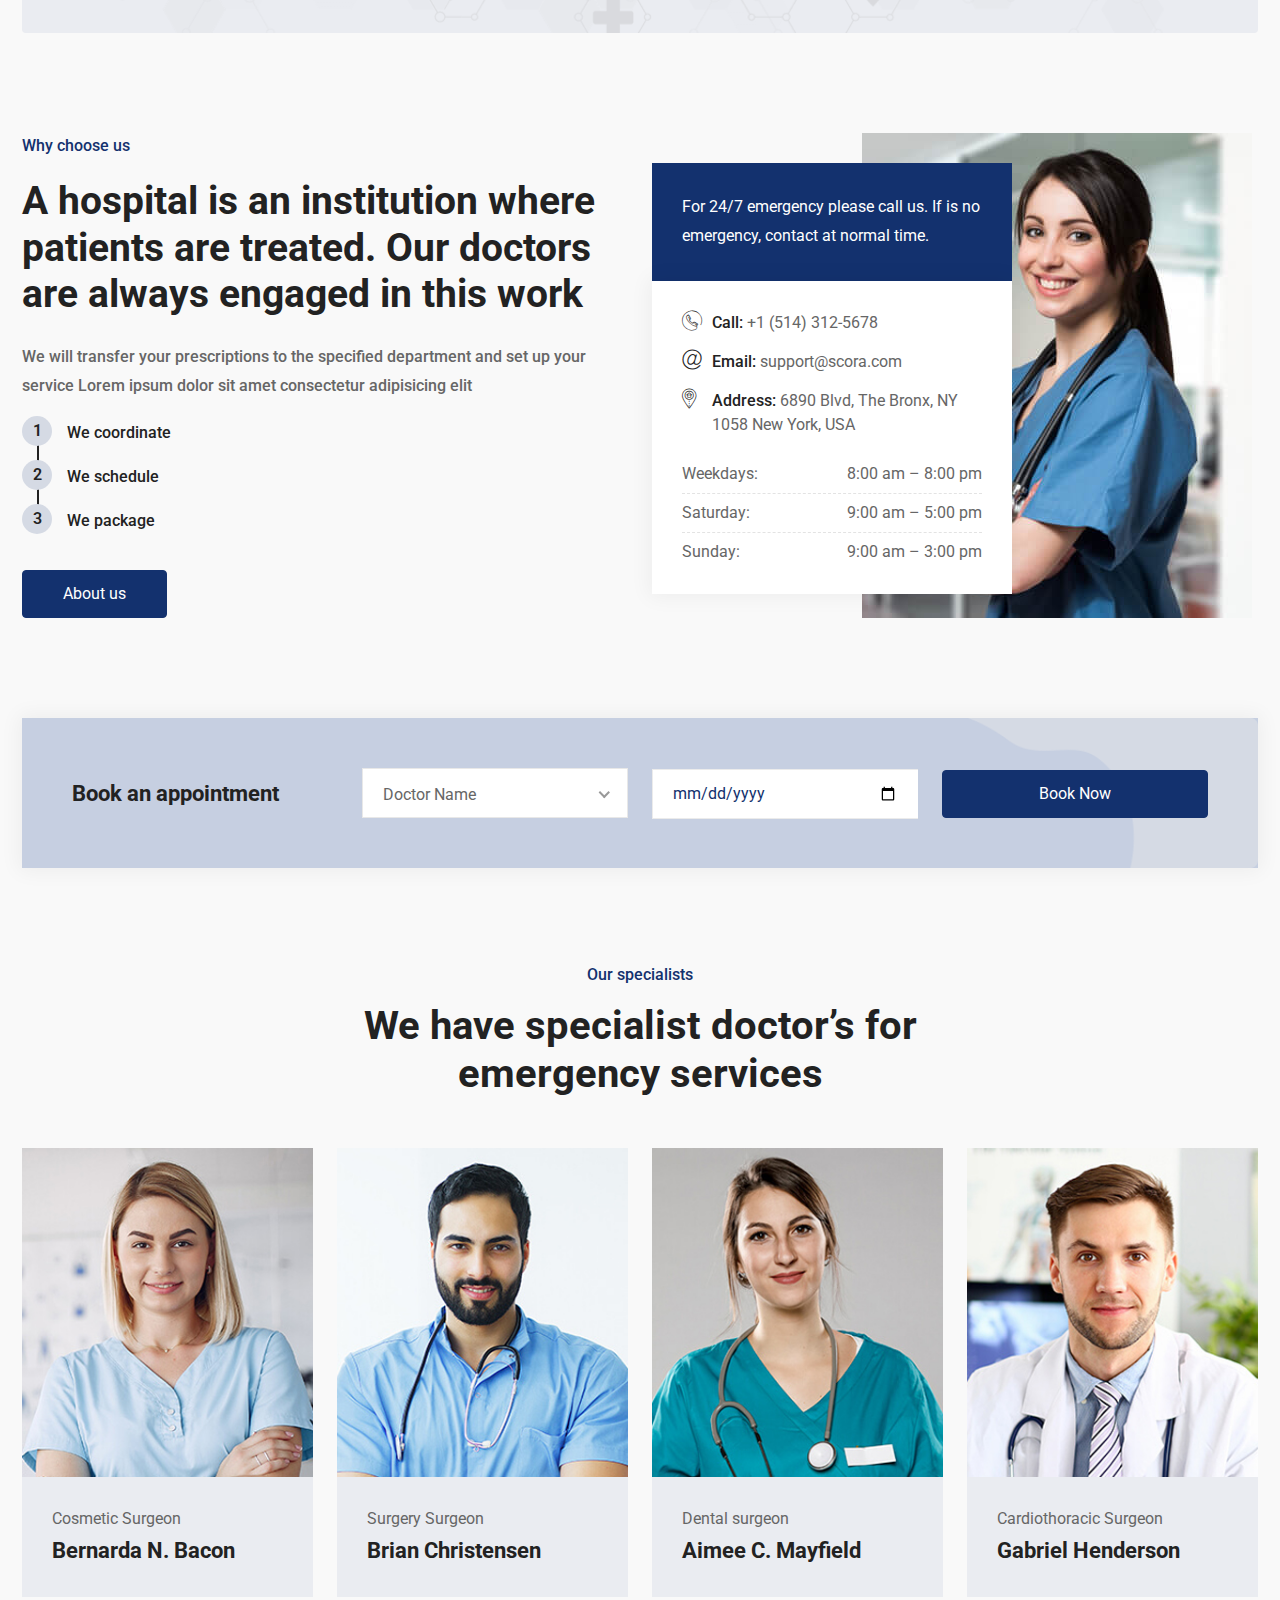
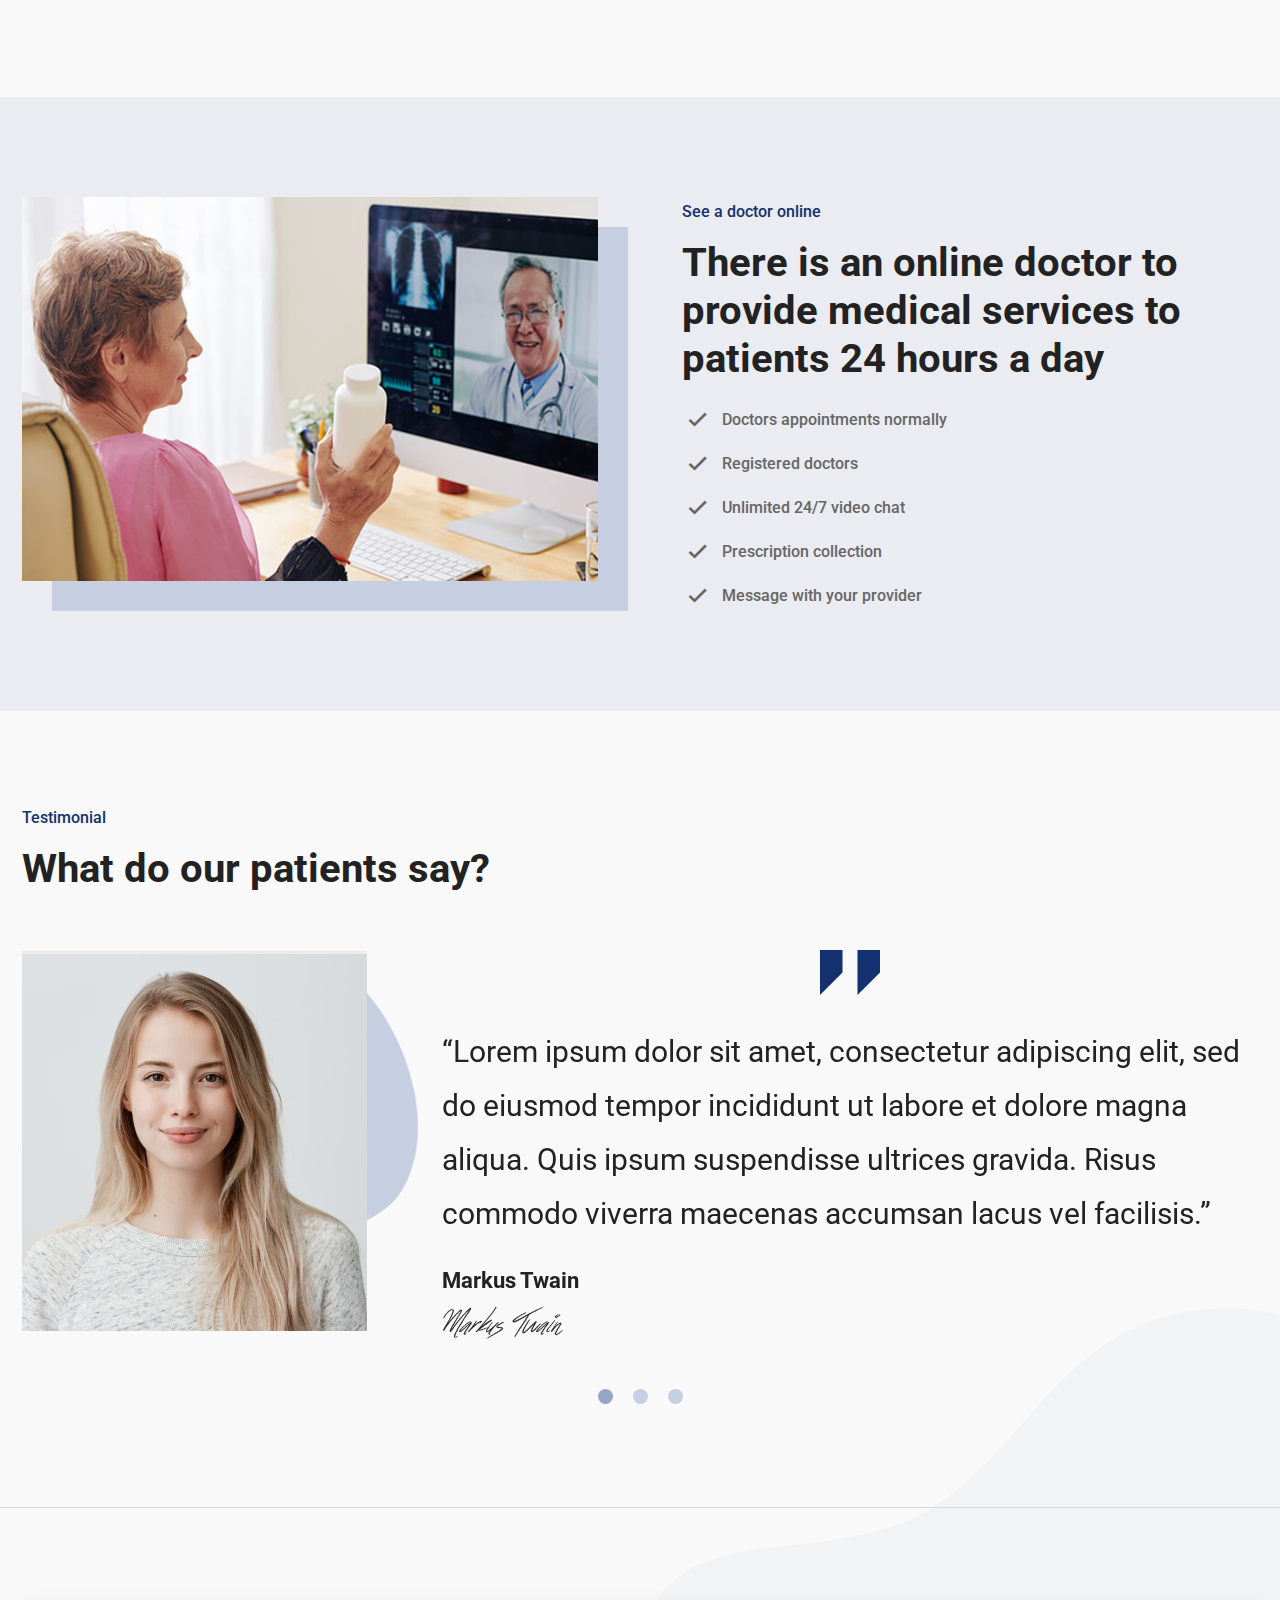
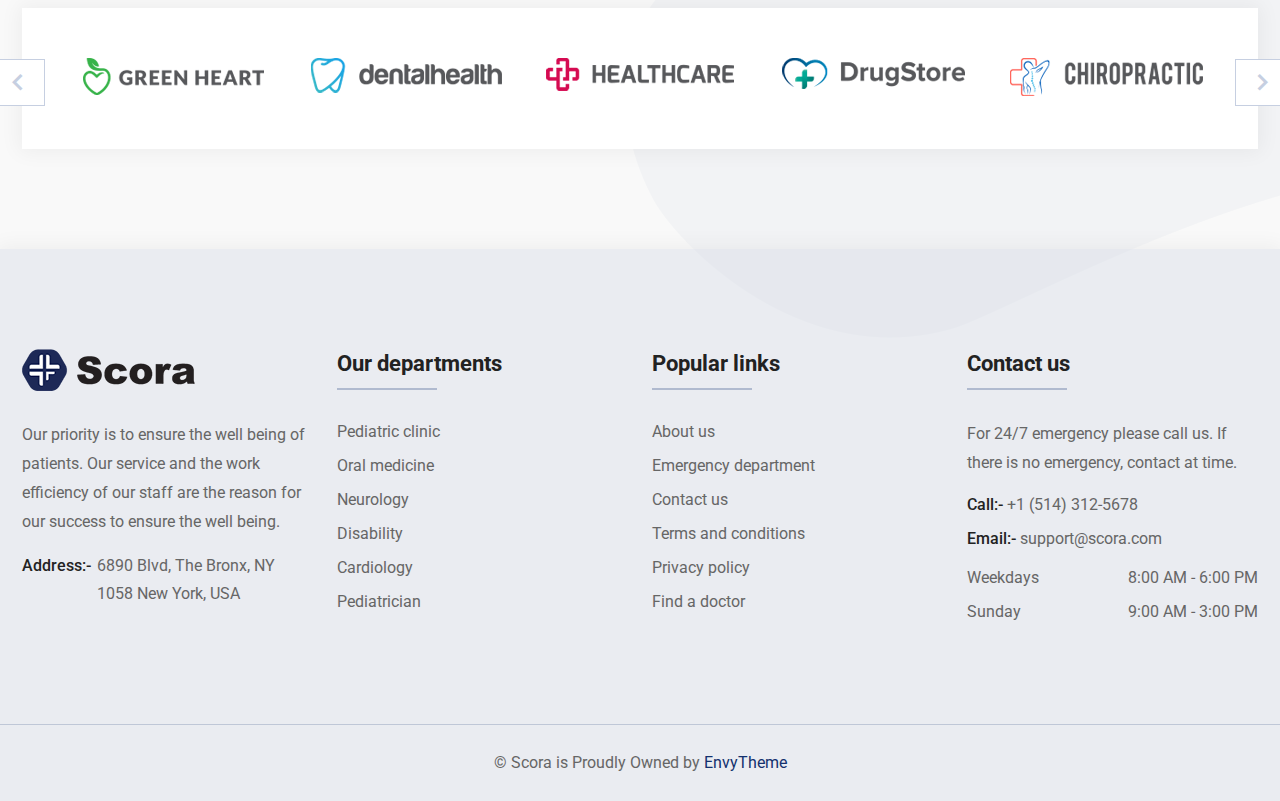
==== commit ce32c45e: "home" ====
--- a/about.html
+++ b/about.html
@@ -25,6 +25,8 @@
 		<link rel="stylesheet" href="css/style.css">
 		<!-- Responsive CSS -->
 		<link rel="stylesheet" href="css/responsive.css">
+		 <!-- salicon main -->
+		 <link rel="stylesheet" href="css/silicon.main.css">
 		
 		<!-- Favicon -->
 		<link rel="icon" type="image/png" href="images/favicon.png">
@@ -95,308 +97,73 @@
 			<!-- Start Top Header -->
 			
 			<!-- Start Nav Area -->
-			<div class="navbar-area">
-				<div class="mobile-nav">
-					<div class="container">
-						<a href="index.html" class="logo">
-							<img src="images/logo.png" alt="Logo">
-						</a>
-					</div>
-				</div>
-
-				<div class="main-nav">
-					<div class="container">
-						<nav class="navbar navbar-expand-md">
-							<a class="navbar-brand" href="index.html">
-								<img src="images/logo.png" alt="Logo">
-							</a>
-							
-							<div class="collapse navbar-collapse mean-menu">
-								<ul class="navbar-nav m-auto">
-									<li class="nav-item">
-										<a href="#" class="nav-link">
-											Home
-											<i class="bx bx-chevron-down"></i>
-										</a>
-
-										<ul class="dropdown-menu">
-											<li class="nav-item">
-												<a href="index.html" class="nav-link">Home One</a>
-											</li>
-											<li class="nav-item">
-												<a href="index-2.html" class="nav-link">Home Two</a>
-											</li>
-											<li class="nav-item">
-												<a href="index-3.html" class="nav-link">Home Three</a>
-											</li>
-										</ul>
-									</li>
-
-									<li class="nav-item">
-										<a href="#" class="nav-link active">
-											Pages
-											<i class="bx bx-chevron-down"></i>
-										</a>
-
-										<ul class="dropdown-menu">
-											<li class="nav-item">
-												<a href="about.html" class="nav-link active">About</a>
-											</li>
-
-											<li class="nav-item">
-												<a href="#" class="nav-link">
-													Doctors
-													<i class="bx bx-chevron-right"></i>
-												</a>
-
-												<ul class="dropdown-menu">
-													<li class="nav-item">
-														<a href="doctors.html" class="nav-link">Doctors</a>
-													</li>
-													<li class="nav-item">
-														<a href="doctor-details.html" class="nav-link">Doctor Details</a>
-													</li>
-												</ul>
-											</li>
-
-											<li class="nav-item">
-												<a href="appointment.html" class="nav-link">Appointment</a>
-											</li>
-
-											<li class="nav-item">
-												<a href="#" class="nav-link">
-													Services
-													<i class="bx bx-chevron-right"></i>
-												</a>
-		
-												<ul class="dropdown-menu">
-													<li class="nav-item">
-														<a href="services-style-one.html" class="nav-link">Services Style One</a>
-													</li>
-													<li class="nav-item">
-														<a href="services-style-two.html" class="nav-link">Services Style Two</a>
-													</li>
-													<li class="nav-item">
-														<a href="services-style-three.html" class="nav-link">Services Style Three</a>
-													</li>
-													<li class="nav-item">
-														<a href="services-details.html" class="nav-link">Service Details</a>
-													</li>
-												</ul>
-											</li>
-
-											<li class="nav-item">
-												<a href="testimonials.html" class="nav-link">Testimonials</a>
-											</li>
-
-											<li class="nav-item">
-												<a href="#" class="nav-link">
-													Departments
-													<i class="bx bx-chevron-right"></i>
-												</a>
-
-												<ul class="dropdown-menu">
-													<li class="nav-item">
-														<a href="departments.html" class="nav-link">Departments</a>
-													</li>
-													<li class="nav-item">
-														<a href="department-details.html" class="nav-link">Department Details</a>
-													</li>
-												</ul>
-											</li>
-											
-											<li class="nav-item">
-												<a href="pricing.html" class="nav-link">Pricing</a>
-											</li>
-
-											<li class="nav-item">
-												<a href="#" class="nav-link">
-													User
-													<i class="bx bx-chevron-right"></i>
-												</a>
-
-												<ul class="dropdown-menu">
-													<li class="nav-item">
-														<a href="my-account.html" class="nav-link">My Account</a>
-													</li>
-													<li class="nav-item">
-														<a href="log-in.html" class="nav-link">Log In</a>
-													</li>
-													<li class="nav-item">
-														<a href="registration.html" class="nav-link">Registration</a>
-													</li>
-													<li class="nav-item">
-														<a href="recover-password.html" class="nav-link">Recover Password</a>
-													</li>
-												</ul>
-											</li>
-
-											<li class="nav-item">
-												<a href="faq.html" class="nav-link">FAQ</a>
-											</li>
-											<li class="nav-item">
-												<a href="privacy-policy.html" class="nav-link">Privacy Policy</a>
-											</li>
-											<li class="nav-item">
-												<a href="terms-conditions.html" class="nav-link">Terms &amp; Conditions</a>
-											</li>
-											<li class="nav-item">
-												<a href="coming-soon.html" class="nav-link">Coming Soon</a>
-											</li>
-											<li class="nav-item">
-												<a href="404.html" class="nav-link">404 Error Page</a>
-											</li>
-										</ul>
-									</li>
-
-									<li class="nav-item">
-										<a href="#" class="nav-link">
-											Portfolio
-											<i class="bx bx-chevron-down"></i>
-										</a>
-
-										<ul class="dropdown-menu">
-											<li class="nav-item">
-												<a href="portfolio-column-two.html" class="nav-link">Portfolio Column Two</a>
-											</li>
-											<li class="nav-item">
-												<a href="portfolio-column-three.html" class="nav-link">Portfolio Column Three</a>
-											</li>
-											<li class="nav-item">
-												<a href="portfolio-column-four.html" class="nav-link">Portfolio Column Four</a>
-											</li>
-											<li class="nav-item">
-												<a href="portfolio-filter.html" class="nav-link">Portfolio Filter</a>
-											</li>
-											<li class="nav-item">
-												<a href="portfolio-details.html" class="nav-link">Portfolio Details</a>
-											</li>
-										</ul>
-									</li>
-
-									<li class="nav-item">
-										<a href="#" class="nav-link">
-											Shop
-											<i class="bx bx-chevron-down"></i>
-										</a>
-
-										<ul class="dropdown-menu">
-											<li class="nav-item">
-												<a href="products.html" class="nav-link">Products</a>
-											</li>
-											<li class="nav-item">
-												<a href="shopping-cart.html" class="nav-link">Shopping Cart</a>
-											</li>
-											<li class="nav-item">
-												<a href="checkout.html" class="nav-link">Checkout</a>
-											</li>
-											<li class="nav-item">
-												<a href="single-product.html" class="nav-link">Single Product</a>
-											</li>
-											<li class="nav-item">
-												<a href="wishlist.html" class="nav-link">Wishlist</a>
-											</li>
-										</ul>
-									</li>
-
-									<li class="nav-item">
-										<a href="#" class="nav-link">
-											News
-											<i class="bx bx-chevron-down"></i>
-										</a>
-
-										<ul class="dropdown-menu">
-											<li class="nav-item">
-												<a href="blog-column-one.html" class="nav-link">Blog Column One</a>
-											</li>
-											<li class="nav-item">
-												<a href="blog-column-two.html" class="nav-link">Blog Column Two</a>
-											</li>
-											<li class="nav-item">
-												<a href="blog-column-three.html" class="nav-link">Blog Column Three</a>
-											</li>
-											<li class="nav-item">
-												<a href="blog-left-sidebar.html" class="nav-link">Blog Left Sidebar</a>
-											</li>
-											<li class="nav-item">
-												<a href="blog-details.html" class="nav-link">Blog Details</a>
-											</li>
-										</ul>
-									</li>
-
-									<li class="nav-item">
-										<a href="contact.html" class="nav-link">Contact</a>
-									</li>
-								</ul>
-								
-								<div class="others-option">
-									<div class="option-item">
-										<i class="search-btn bx bx-search"></i>
-										<i class="close-btn bx bx-x"></i>
-										
-										<div class="search-overlay search-popup">
-											<div class="search-box">
-												<form class="search-form">
-													<input class="search-input" name="search" placeholder="Search" type="text">
-	
-													<button class="search-button" type="submit"><i class="bx bx-search"></i></button>
-												</form>
-											</div>
-										</div>
-									</div>
-
-									<div class="cart-icon">
-										<a href="shopping-cart.html">
-											<i class="bx bx-cart"></i>
-											<span>0</span>
-										</a>
-									</div>
-								</div>
-							</div>
-						</nav>
-					</div>
-				</div>
-				
-				<div class="others-option-for-responsive">
-					<div class="container">
-						<div class="dot-menu">
-							<div class="inner">
-								<div class="circle circle-one"></div>
-								<div class="circle circle-two"></div>
-								<div class="circle circle-three"></div>
-							</div>
-						</div>
-						
-						<div class="container">
-							<div class="option-inner">
-								<div class="others-option justify-content-center d-flex align-items-center">
-									<div class="option-item">
-										<i class="search-btn bx bx-search"></i>
-										<i class="close-btn bx bx-x"></i>
-										
-										<div class="search-overlay search-popup">
-											<div class="search-box">
-												<form class="search-form">
-													<input class="search-input" name="search" placeholder="Search" type="text">
-	
-													<button class="search-button" type="submit"><i class="bx bx-search"></i></button>
-												</form>
-											</div>
-										</div>
-									</div>
-
-									<div class="cart-icon">
-										<a href="shopping-cart.html">
-											<i class="bx bx-cart"></i>
-											<span>0</span>
-										</a>
-									</div>
-								</div>
-							</div>
-						</div>
-					</div>
-				</div>
-			</div>
+			<div class="main-nav">
+        <div class="container">
+            <nav class="navbar navbar-expand-md">
+                <a class="navbar-brand" href="index.html">
+                    <img src="images/icon/images.png" alt="Logo" style="height: 20vh; border-radius: 120px;">
+                </a>
+
+                <div class="collapse navbar-collapse mean-menu">
+                    <ul class="navbar-nav m-auto">
+                        <li class="nav-item">
+                            <a href="index.html" class="nav-link active">
+                                Home
+                            </a>
+                        </li>
+                        <li class="nav-item">
+                            <a href="about.html" class="nav-link">
+                                About Us
+                            </a>
+                        </li>
+                        <li class="nav-item">
+                            <a href="services.html" class="nav-link">
+                                Services
+                            </a>
+                        </li>
+                        <li class="nav-item">
+                            <a href="departments.html" class="nav-link">
+                                Departments
+                            </a>
+                        </li>
+                        <li class="nav-item">
+                            <a href="doctors.html" class="nav-link">
+                                Our Doctors
+                            </a>
+                        </li>
+                        <li class="nav-item">
+                            <a href="blog.html" class="nav-link">
+                                Health Blog
+                            </a>
+                        </li>
+                        <li class="nav-item">
+                            <a href="contact.html" class="nav-link">
+                                Contact Us
+                            </a>
+                        </li>
+                        <!-- Additional Option with Dropdown -->
+                        <li class="nav-item dropdown">
+                            <a href="#" class="nav-link dropdown-toggle" id="navbarDropdown" role="button" data-toggle="dropdown" aria-expanded="false">
+                                More
+                            </a>
+                            <ul class="dropdown-menu" aria-labelledby="navbarDropdown">
+                                <li><a class="dropdown-item" href="faq.html">FAQs</a></li>
+                                <li><a class="dropdown-item" href="careers.html">Careers</a></li>
+                                <li><a class="dropdown-item" href="testimonials.html">Testimonials</a></li>
+                                <li><a class="dropdown-item" href="news.html">News & Updates</a></li>
+                            </ul>
+                        </li>
+                    </ul>
+
+                    <div class="others-option">
+                        <div class="option-item">
+													<button class="book-appointment-btn">Book Appointment</button>
+
+                    </div>
+                </div>
+            </nav>
+        </div>
+    </div>
 			<!-- End Nav Area -->
 		</header>
 		<!-- End Header Area -->
--- a/css/silicon.main.css
+++ b/css/silicon.main.css
@@ -0,0 +1,26 @@
+.book-appointment-btn {
+  background-color: #62b9ff; /* Light blue color */
+  color: white; /* Text color */
+  padding: 15px 30px; /* Padding for a larger button */
+  border: none; /* Remove the default border */
+  border-radius: 50px; /* Rounded corners */
+  font-size: 16px; /* Larger text for better visibility */
+  font-weight: 600; /* Bold text */
+  text-transform: uppercase; /* Uppercase text */
+  cursor: pointer; /* Pointer cursor on hover */
+  transition: all 0.3s ease; /* Smooth transition for hover effects */
+}
+
+.book-appointment-btn:hover {
+  background-color: #3399cc; /* Darker blue on hover */
+  box-shadow: 0 4px 12px rgba(0, 0, 0, 0.1); /* Subtle shadow on hover */
+}
+
+.book-appointment-btn:focus {
+  outline: none; /* Remove the default outline on focus */
+}
+
+
+.single-doctors h4{
+  color: whitesmoke;
+}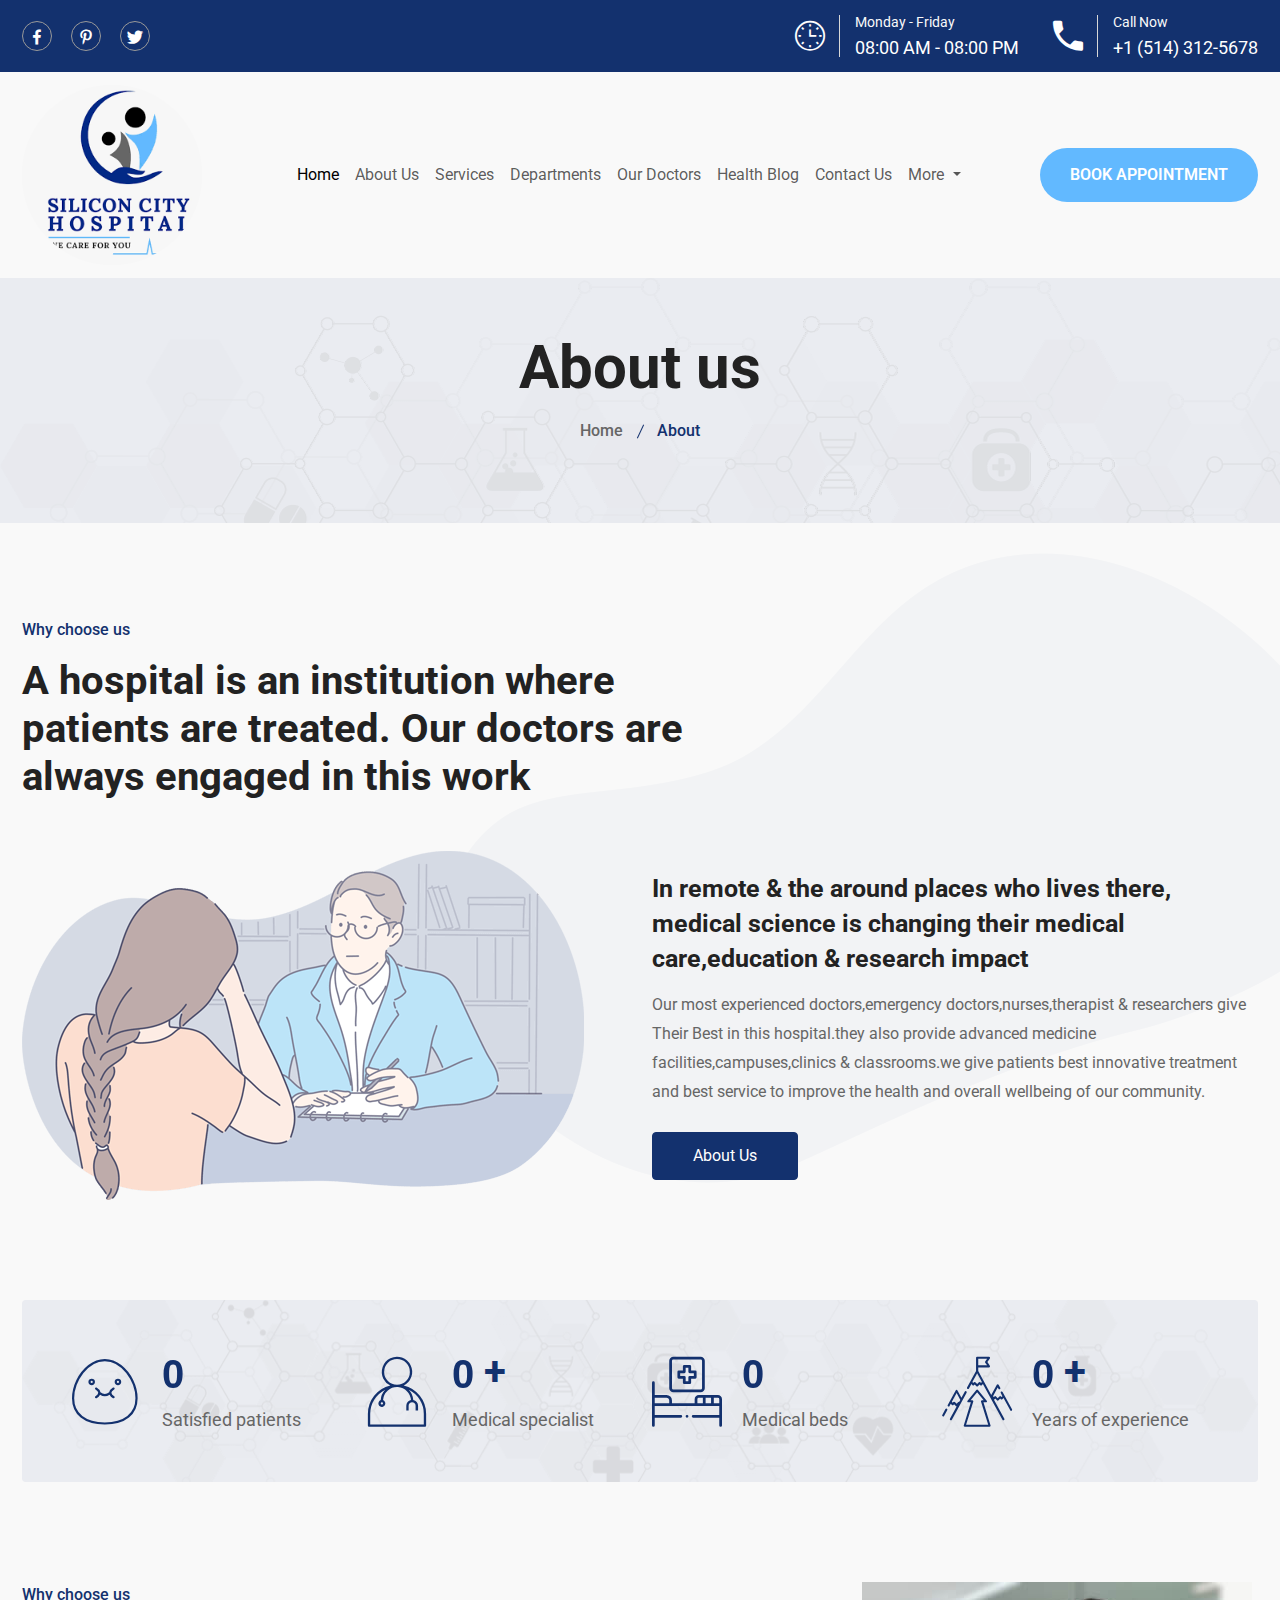
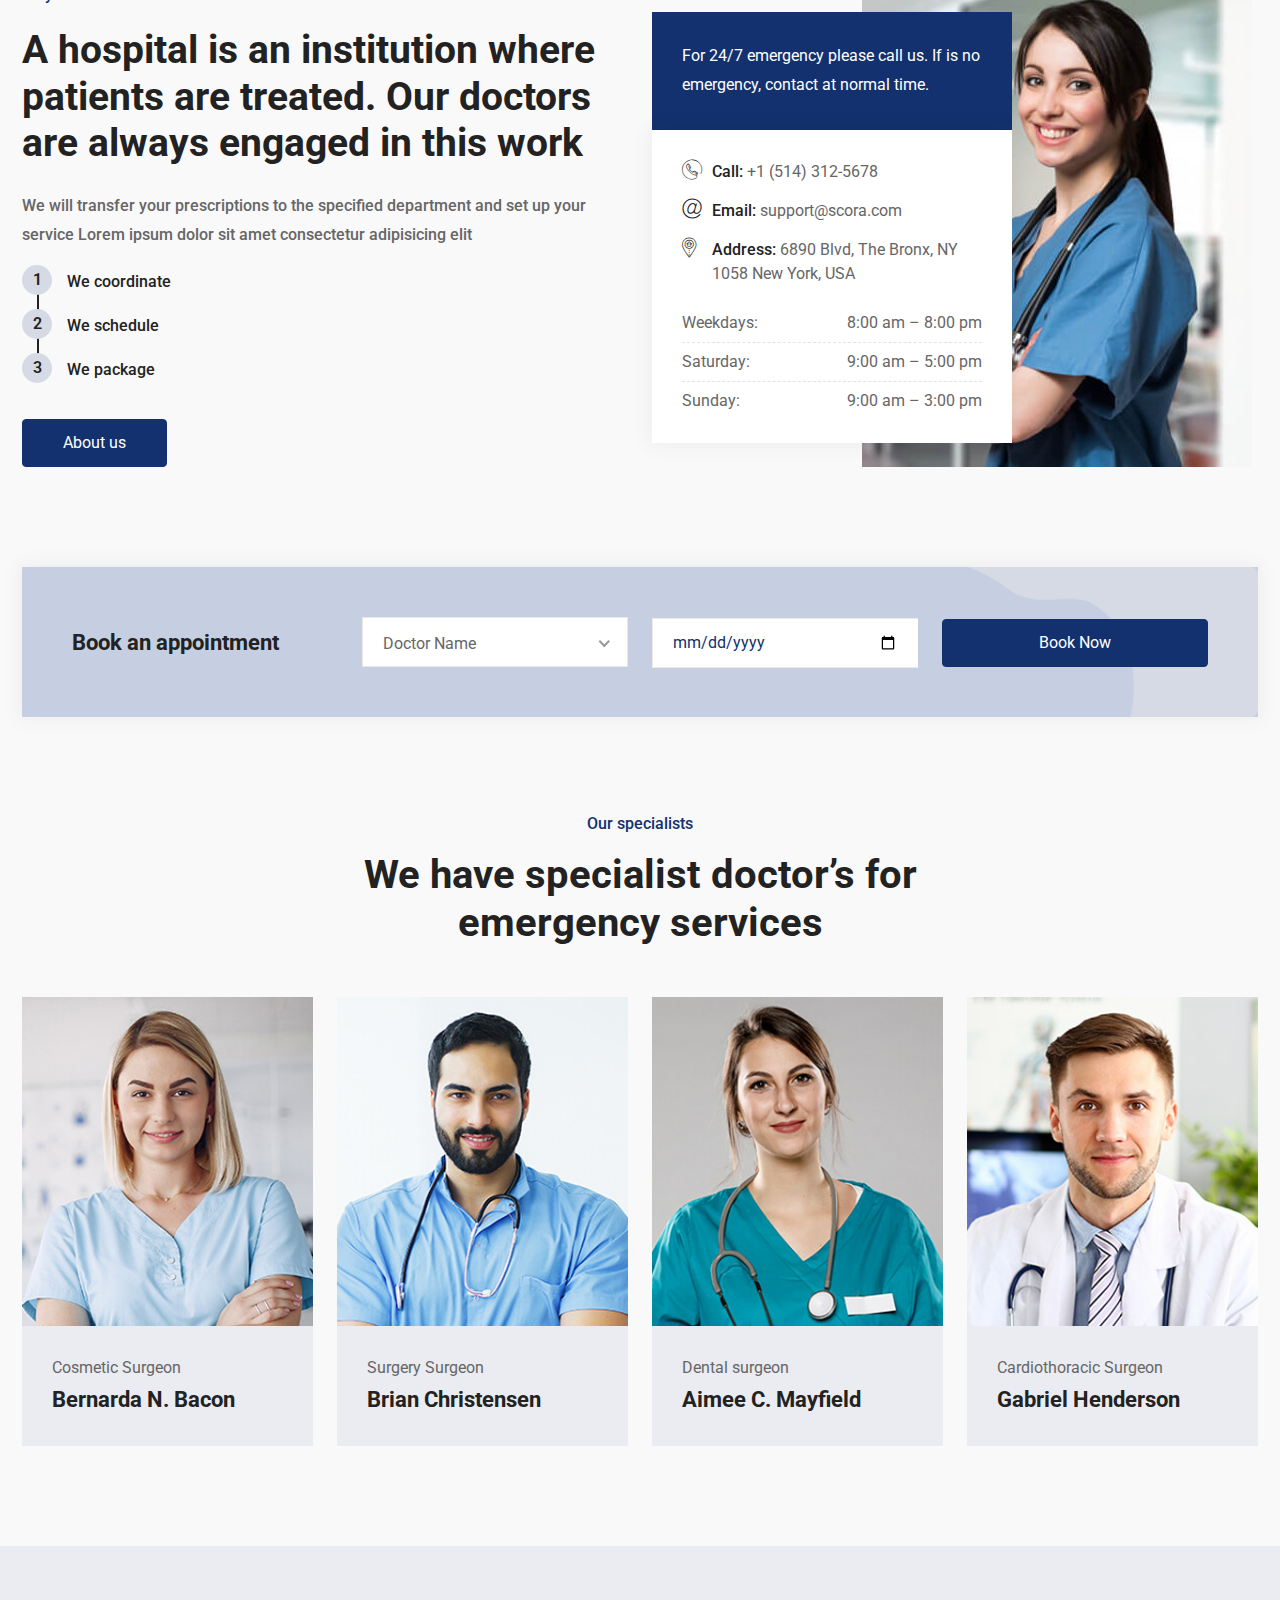
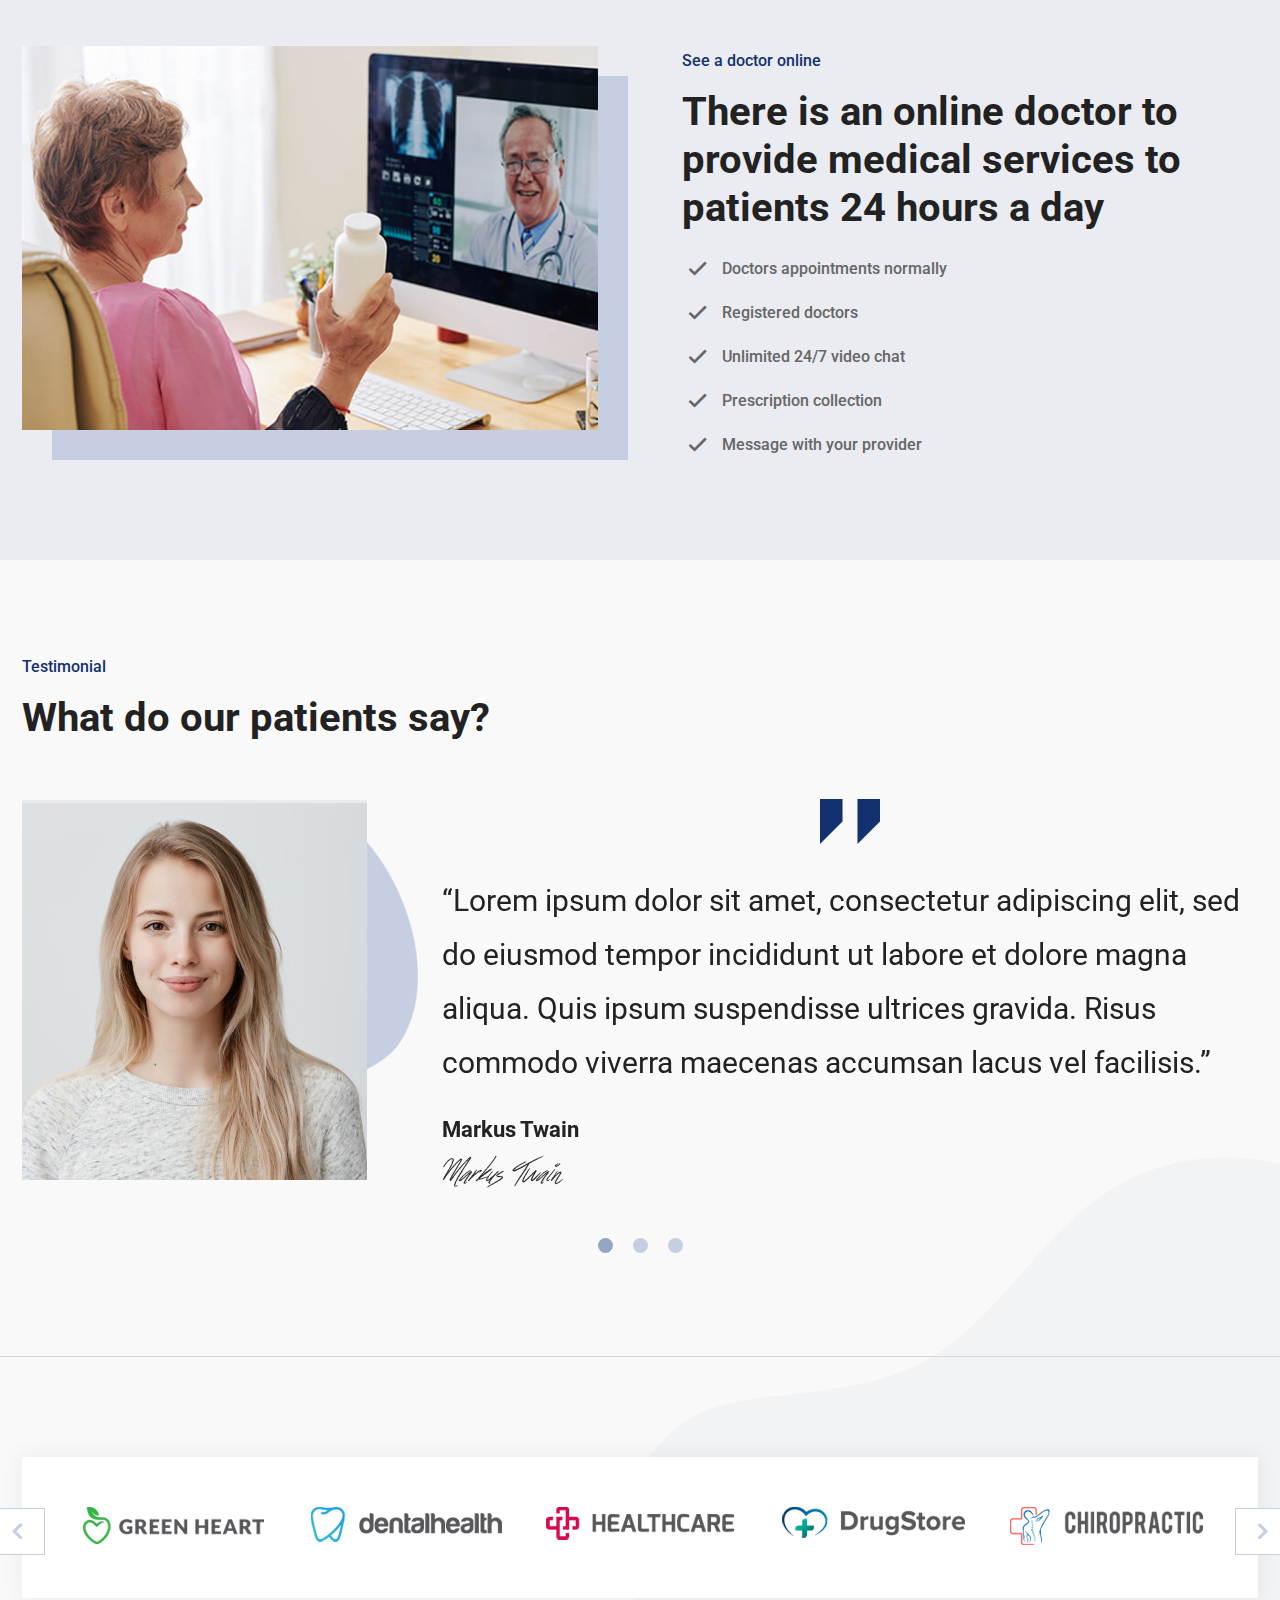
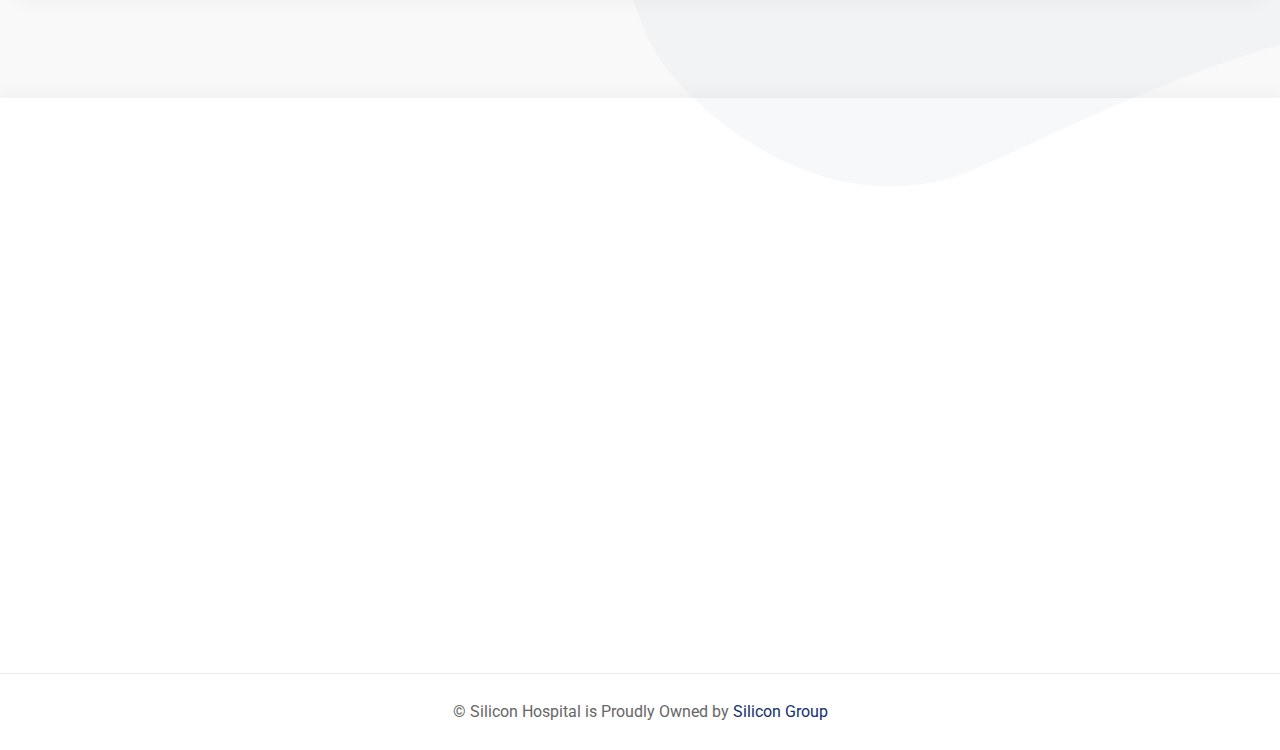
==== commit 27403813: "home" ====
--- a/about.html
+++ b/about.html
@@ -713,115 +713,90 @@
 		<!-- End Partner Area -->
 
 		<!-- Start Footer Area -->
-		<section class="footer-area footer-area-two pt-100 pb-70">
-			<div class="container">
-				<div class="row">
-					<div class="col-lg-3 col-md-6">
-						<div class="single-footer-widget">
-							<a href="index.html">
-								<img src="images/logo.png" alt="Image">
-							</a>
-
-							<p>Our priority is to ensure the well being of patients. Our service and the work efficiency of our staff are the reason for our success to ensure the well being.</p>
-
-							<p class="address">
-								<span>Address:-</span>
-								6890 Blvd, The Bronx, NY 1058 New York, USA
-							</p>
-						</div>
-					</div>
-
-					<div class="col-lg-3 col-md-6">
-						<div class="single-footer-widget">
-							<h3>Our departments</h3>
-
-							<ul>
-								<li>
-									<a href="departments.html">Pediatric clinic</a>
-								</li>
-								<li>
-									<a href="departments.html">Oral medicine</a>
-								</li>
-								<li>
-									<a href="departments.html">Neurology</a>
-								</li>
-								<li>
-									<a href="departments.html">Disability</a>
-								</li>
-								<li>
-									<a href="departments.html">Cardiology</a>
-								</li>
-								<li>
-									<a href="departments.html">Pediatrician</a>
-								</li>
-							</ul>
-						</div>
-					</div>
-
-					<div class="col-lg-3 col-md-6">
-						<div class="single-footer-widget">
-							<h3>Popular links</h3>
-
-							<ul>
-								<li>
-									<a href="about.html">About us</a>
-								</li>
-								<li>
-									<a href="departments.html">Emergency department</a>
-								</li>
-								<li>
-									<a href="contact.html">Contact us</a>
-								</li>
-								<li>
-									<a href="terms-conditions.html">Terms and conditions</a>
-								</li>
-								<li>
-									<a href="privacy-policy.html">Privacy policy</a>
-								</li>
-								<li>
-									<a href="appointment.html">Find a doctor</a>
-								</li>
-							</ul>
-						</div>
-					</div>
-
-					<div class="col-lg-3 col-md-6">
-						<div class="single-footer-widget">
-							<h3>Contact us</h3>
-							<p>For 24/7 emergency please call us. If there is no emergency, contact at time.</p>
-								
-							<ul>
-								<li>
-									<span>Call:-</span>
-									<a href="tel:+1-(514)-312-5678">+1 (514) 312-5678</a>
-								</li>
-								<li>
-									<span>Email:-</span>
-									<a href="/cdn-cgi/l/email-protection#c7b4b2b7b7a8b5b387b4a4a8b5a6e9a4a8aa"><span class="__cf_email__" data-cfemail="70030500001f02043003131f02115e131f1d">[email�&nbsp;protected]</span></a>
-								</li>
-							</ul>
-
-							<ul class="open-day">
-								<li>
-									Weekdays
-									<span>8:00 am - 6:00 pm</span>
-								</li>
-								<li>
-									Sunday
-									<span>9:00 am - 3:00 pm</span>
-								</li>
-							</ul>
-						</div>
-					</div>
-				</div>
+		<section class="footer-area pt-100 pb-70">
+			<div class="container">
+					<div class="row" data-cues="slideInUp">
+							<!-- Silicon Hospital About Section -->
+							<div class="col-lg-3 col-md-6">
+									<div class="single-footer-widget">
+											<a href="index.html">
+													<img src="images/logo.png" alt="Silicon Hospital Logo">
+											</a>
+	
+											<p>Silicon Hospital is dedicated to providing exceptional healthcare services with advanced medical technology and a compassionate team of professionals. Our commitment is to prioritize patient well-being and deliver excellence in every aspect of our care.</p>
+	
+											<p class="address">
+													<span>Address:</span>
+													Silicon Hospital, 123 Healthcare Avenue, Bengaluru, Karnataka, India - 560001
+											</p>
+									</div>
+							</div>
+	
+							<!-- Departments Section -->
+							<div class="col-lg-3 col-md-6">
+									<div class="single-footer-widget">
+											<h3>Our Departments</h3>
+	
+											<ul>
+													<li><a href="departments.html">General Medicine</a></li>
+													<li><a href="departments.html">Orthopedics</a></li>
+													<li><a href="departments.html">Cardiology</a></li>
+													<li><a href="departments.html">Neurology</a></li>
+													<li><a href="departments.html">Pediatrics</a></li>
+													<li><a href="departments.html">Oncology</a></li>
+											</ul>
+									</div>
+							</div>
+	
+							<!-- Useful Links Section -->
+							<div class="col-lg-3 col-md-6">
+									<div class="single-footer-widget">
+											<h3>Useful Links</h3>
+	
+											<ul>
+													<li><a href="about.html">About Us</a></li>
+													<li><a href="departments.html">Departments</a></li>
+													<li><a href="appointment.html">Book an Appointment</a></li>
+													<li><a href="contact.html">Contact Us</a></li>
+													<li><a href="terms-conditions.html">Terms & Conditions</a></li>
+													<li><a href="privacy-policy.html">Privacy Policy</a></li>
+											</ul>
+									</div>
+							</div>
+	
+							<!-- Contact Section -->
+							<div class="col-lg-3 col-md-6">
+									<div class="single-footer-widget">
+											<h3>Contact Us</h3>
+											<p>Our team is available to assist you 24/7. Feel free to reach out to us for any emergency or general inquiries.</p>
+											
+											<ul>
+													<li>
+															<span>Call:</span>
+															<a href="tel:+91-9876543210">+91-9876543210</a>
+													</li>
+													<li>
+															<span>Email:</span>
+															<a href="mailto:contact@siliconhospital.com">contact@siliconhospital.com</a>
+													</li>
+											</ul>
+	
+											<ul class="open-day">
+													<li>Weekdays <span>8:00 am - 8:00 pm</span></li>
+													<li>Sunday <span>9:00 am - 3:00 pm</span></li>
+											</ul>
+									</div>
+							</div>
+					</div>
 			</div>
 		</section>
 		<!-- End Footer Area -->
 
 		<!-- Start Copy Right Area -->
-		<div class="copy-right-area copy-right-area-two">
-			<div class="container">
-				<p>© Scora is Proudly Owned by <a href="https://envytheme.com/" target="_blank">EnvyTheme</a></p>
+		<div class="copy-right-area">
+			<div class="container">
+				<p>© Silicon Hospital is Proudly Owned by <a href="https://siliconhospital.com/" target="_blank">Silicon Group</a></p>
+
 			</div>
 		</div>
 		<!-- End Copy Right Area -->
--- a/css/silicon.main.css
+++ b/css/silicon.main.css
@@ -23,4 +23,17 @@
 
 .single-doctors h4{
   color: whitesmoke;
+  font-size: 20px;
+}
+.page-title-area {
+  position: relative;
+  overflow: hidden;
+  padding-top: 64px;
+  padding-bottom: 85px;
+  text-align: center;
+  background-position: center center;
+  background-repeat: no-repeat;
+  background-size: cover;
+  z-index: 1;
+  background-color: #eaecf1;
 }